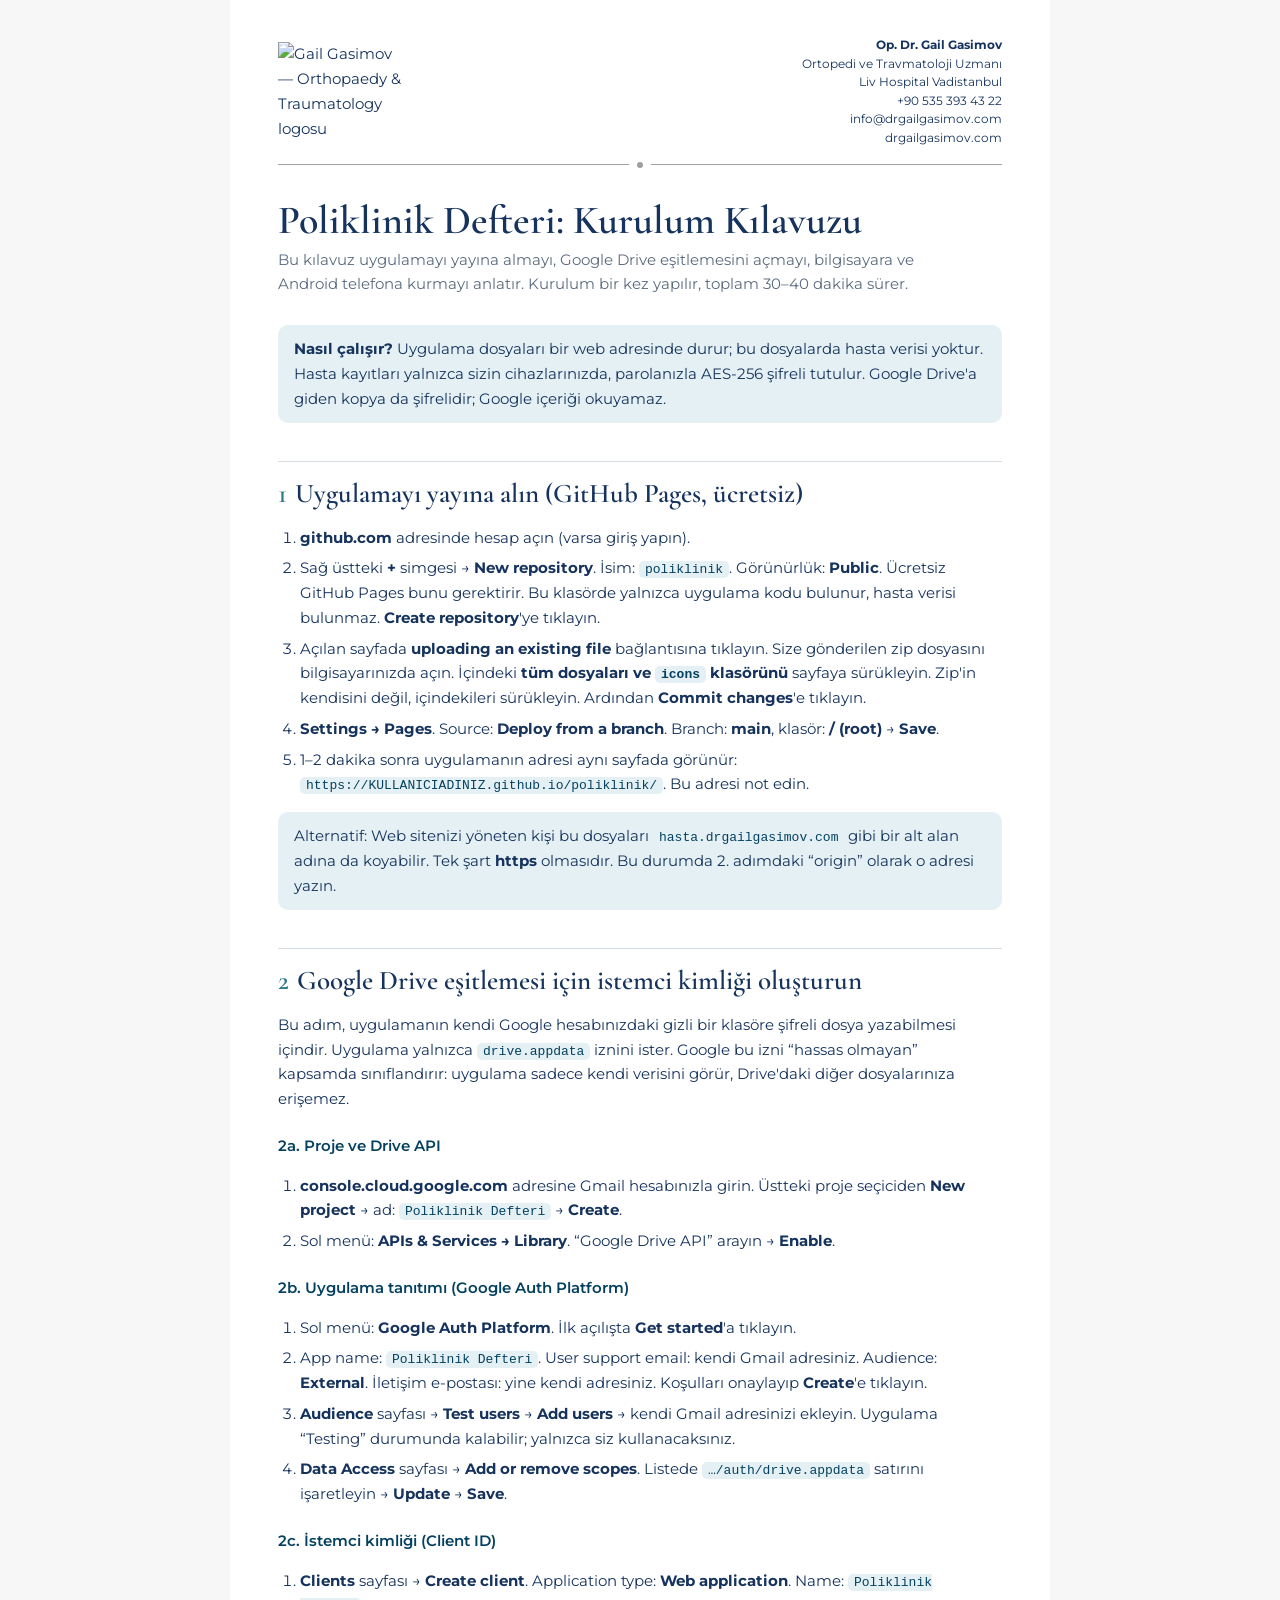
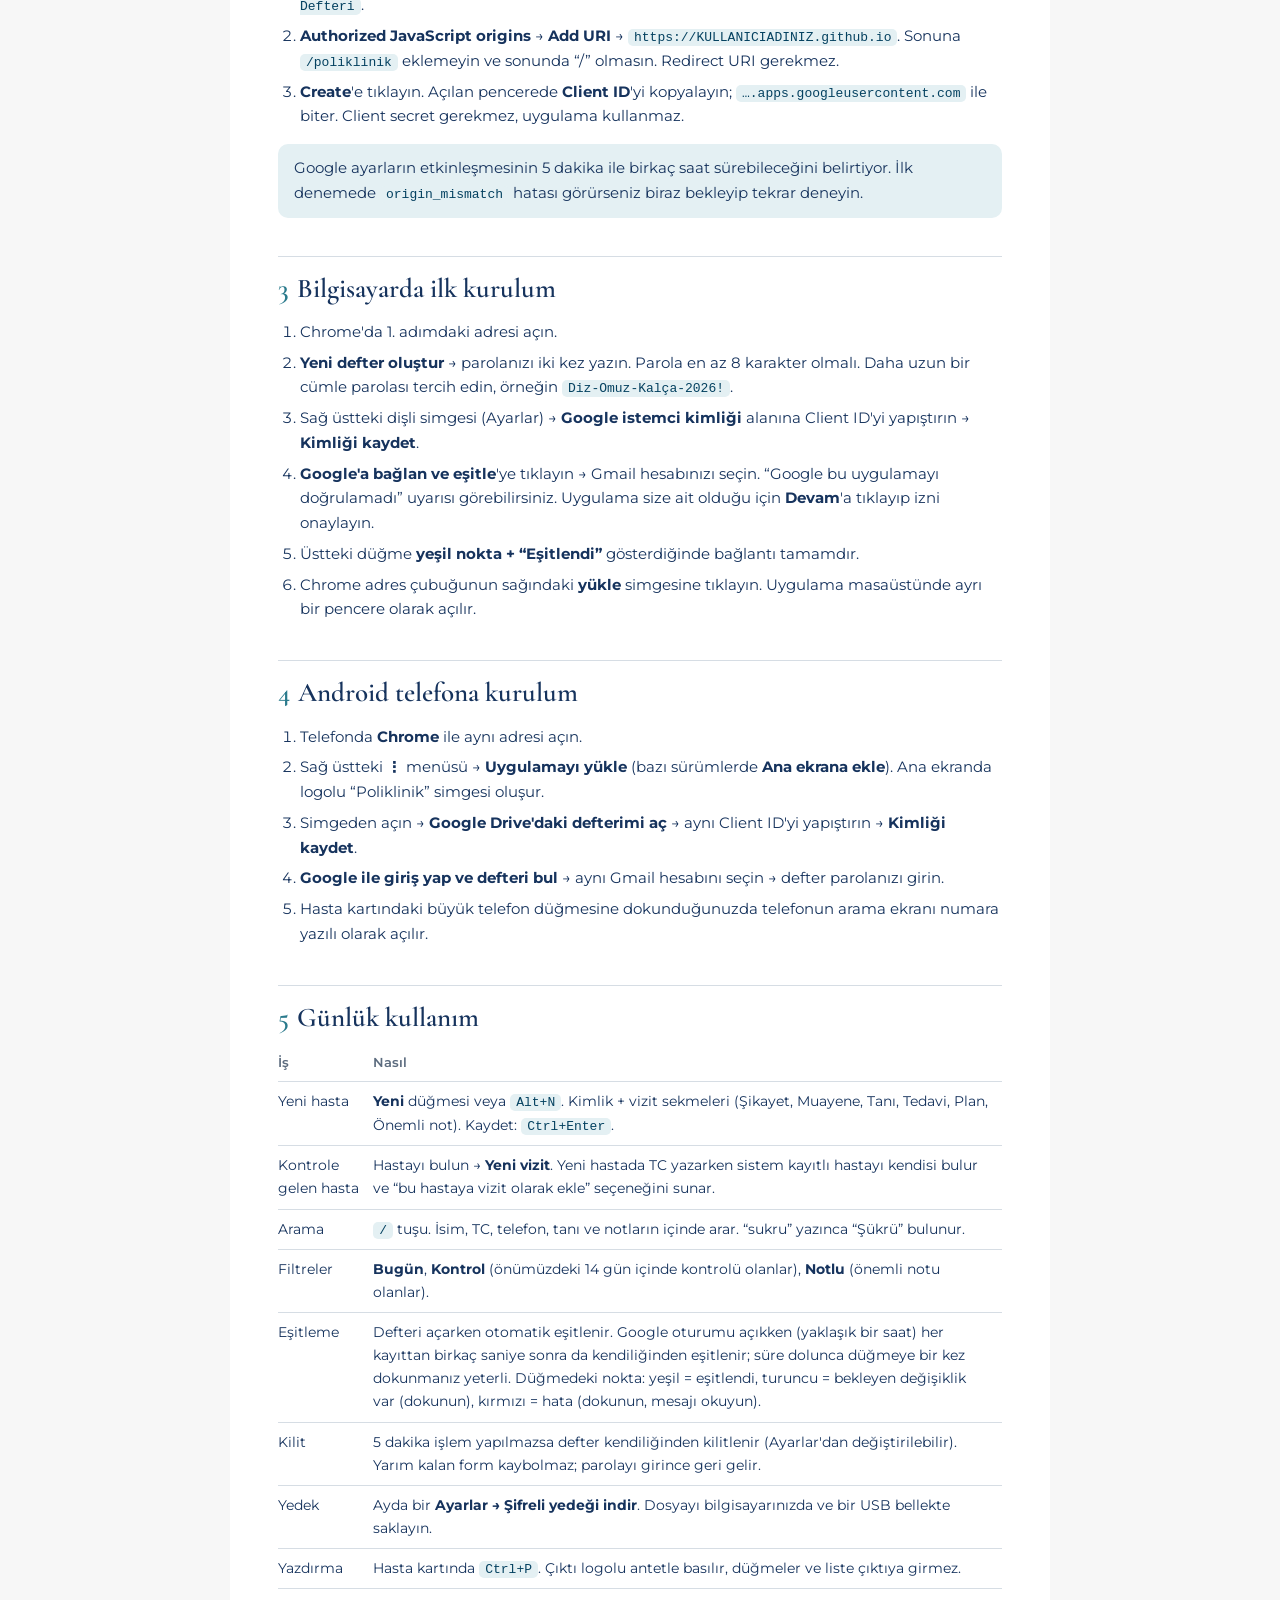
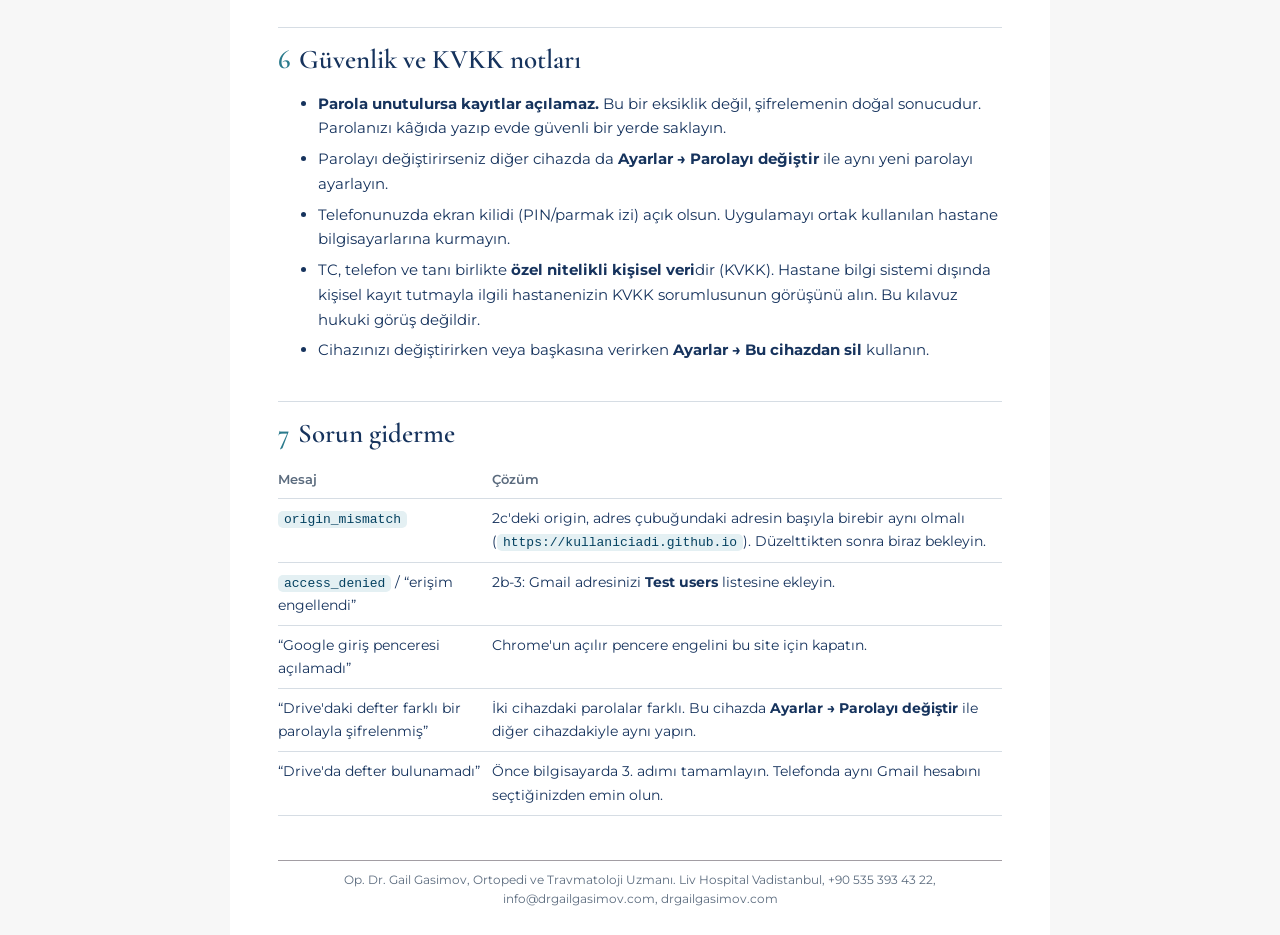
==== KURULUM.html @ 42a81356 "Add files via upload" ====
<!doctype html>
<html lang="tr">
<head>
<meta charset="utf-8">
<meta name="viewport" content="width=device-width, initial-scale=1">
<title>Kurulum Kılavuzu</title>
<link rel="stylesheet" href="https://fonts.googleapis.com/css2?family=Cormorant+Garamond:wght@600&family=Montserrat:wght@400;500;600&display=swap">
<style>
  :root { --ink:#16335D; --deep:#044160; --teal:#2A7A8C; --silver:#A29DA3; --line:#D6DDE4; --paper:#F7F7F7; --muted:#5B6B7E; --alert:#A8322A; --soft:#E4F0F3; }
  * { box-sizing: border-box; }
  body { margin: 0; background: var(--paper); color: var(--ink); font: 400 15px/1.65 'Montserrat', system-ui, sans-serif; }
  .page { max-width: 820px; margin: 0 auto; background: #fff; padding: 36px 48px 28px; min-height: 100vh; }
  header.lh { display: flex; justify-content: space-between; align-items: center; gap: 20px; }
  header.lh img { width: 128px; height: auto; }
  header.lh address { font-style: normal; text-align: right; font-size: 12px; line-height: 1.55; color: var(--ink); }
  .rule { display: flex; align-items: center; gap: 0; margin: 14px 0 30px; }
  .rule::before, .rule::after { content: ''; flex: 1; height: 1px; background: var(--silver); }
  .rule i { width: 6px; height: 6px; border-radius: 50%; background: var(--silver); margin: 0 8px; }
  h1 { font: 600 40px/1.1 'Cormorant Garamond', Georgia, serif; margin: 0 0 6px; }
  .lead { color: var(--muted); margin: 0 0 28px; max-width: 64ch; }
  h2 { font: 600 27px/1.2 'Cormorant Garamond', Georgia, serif; margin: 38px 0 6px; padding-top: 16px; border-top: 1px solid var(--line); }
  h2 .n { color: var(--teal); margin-right: 8px; }
  h3 { font-size: 15px; font-weight: 600; margin: 22px 0 6px; color: var(--deep); }
  p, li { max-width: 70ch; }
  ol { padding-left: 22px; }
  li { margin: 6px 0; }
  code, .k { font-family: ui-monospace, Menlo, Consolas, monospace; font-size: 13px; background: var(--soft); padding: 1px 6px; border-radius: 5px; color: var(--deep); overflow-wrap: anywhere; }
  .box { background: var(--soft); border-radius: 10px; padding: 12px 16px; margin: 14px 0; }
  .box.warn { background: #FBEFEE; color: var(--alert); }
  .box p { margin: 0; }
  table { border-collapse: collapse; width: 100%; margin: 10px 0; font-size: 14px; }
  td, th { text-align: left; border-bottom: 1px solid var(--line); padding: 8px 10px 8px 0; vertical-align: top; }
  th { font-weight: 600; color: var(--muted); font-size: 13px; }
  footer { margin-top: 44px; border-top: 1px solid var(--silver); padding-top: 10px; text-align: center; font-size: 11.5px; color: var(--muted); }
  @media (max-width: 640px) { .page { padding: 22px 18px; } header.lh { flex-direction: column; align-items: flex-start; } header.lh address { text-align: left; } h1 { font-size: 32px; } }
  @media print { body { background: #fff; } .page { padding: 0; } h2 { break-after: avoid; } }
</style>
</head>
<body>
<div class="page">
<header class="lh">
  <img src="icons/logo-tam.png" alt="Gail Gasimov — Orthopaedy &amp; Traumatology logosu">
  <address><b>Op. Dr. Gail Gasimov</b><br>Ortopedi ve Travmatoloji Uzmanı<br>Liv Hospital Vadistanbul<br>+90 535 393 43 22<br>info@drgailgasimov.com<br>drgailgasimov.com</address>
</header>
<div class="rule" aria-hidden="true"><i></i></div>

<h1>Poliklinik Defteri: Kurulum Kılavuzu</h1>
<p class="lead">Bu kılavuz uygulamayı yayına almayı, Google Drive eşitlemesini açmayı, bilgisayara ve Android telefona kurmayı anlatır. Kurulum bir kez yapılır, toplam 30–40 dakika sürer.</p>

<div class="box"><p><b>Nasıl çalışır?</b> Uygulama dosyaları bir web adresinde durur; bu dosyalarda hasta verisi yoktur. Hasta kayıtları yalnızca sizin cihazlarınızda, parolanızla AES-256 şifreli tutulur. Google Drive'a giden kopya da şifrelidir; Google içeriği okuyamaz.</p></div>

<h2><span class="n">1</span>Uygulamayı yayına alın (GitHub Pages, ücretsiz)</h2>
<ol>
  <li><b>github.com</b> adresinde hesap açın (varsa giriş yapın).</li>
  <li>Sağ üstteki <b>+</b> simgesi → <b>New repository</b>. İsim: <code>poliklinik</code>. Görünürlük: <b>Public</b>. Ücretsiz GitHub Pages bunu gerektirir. Bu klasörde yalnızca uygulama kodu bulunur, hasta verisi bulunmaz. <b>Create repository</b>'ye tıklayın.</li>
  <li>Açılan sayfada <b>uploading an existing file</b> bağlantısına tıklayın. Size gönderilen zip dosyasını bilgisayarınızda açın. İçindeki <b>tüm dosyaları ve <code>icons</code> klasörünü</b> sayfaya sürükleyin. Zip'in kendisini değil, içindekileri sürükleyin. Ardından <b>Commit changes</b>'e tıklayın.</li>
  <li><b>Settings → Pages</b>. Source: <b>Deploy from a branch</b>. Branch: <b>main</b>, klasör: <b>/ (root)</b> → <b>Save</b>.</li>
  <li>1–2 dakika sonra uygulamanın adresi aynı sayfada görünür: <code>https://KULLANICIADINIZ.github.io/poliklinik/</code>. Bu adresi not edin.</li>
</ol>
<div class="box"><p>Alternatif: Web sitenizi yöneten kişi bu dosyaları <code>hasta.drgailgasimov.com</code> gibi bir alt alan adına da koyabilir. Tek şart <b>https</b> olmasıdır. Bu durumda 2. adımdaki “origin” olarak o adresi yazın.</p></div>

<h2><span class="n">2</span>Google Drive eşitlemesi için istemci kimliği oluşturun</h2>
<p>Bu adım, uygulamanın kendi Google hesabınızdaki gizli bir klasöre şifreli dosya yazabilmesi içindir. Uygulama yalnızca <code>drive.appdata</code> iznini ister. Google bu izni “hassas olmayan” kapsamda sınıflandırır: uygulama sadece kendi verisini görür, Drive'daki diğer dosyalarınıza erişemez.</p>
<h3>2a. Proje ve Drive API</h3>
<ol>
  <li><b>console.cloud.google.com</b> adresine Gmail hesabınızla girin. Üstteki proje seçiciden <b>New project</b> → ad: <code>Poliklinik Defteri</code> → <b>Create</b>.</li>
  <li>Sol menü: <b>APIs &amp; Services → Library</b>. “Google Drive API” arayın → <b>Enable</b>.</li>
</ol>
<h3>2b. Uygulama tanıtımı (Google Auth Platform)</h3>
<ol>
  <li>Sol menü: <b>Google Auth Platform</b>. İlk açılışta <b>Get started</b>'a tıklayın.</li>
  <li>App name: <code>Poliklinik Defteri</code>. User support email: kendi Gmail adresiniz. Audience: <b>External</b>. İletişim e-postası: yine kendi adresiniz. Koşulları onaylayıp <b>Create</b>'e tıklayın.</li>
  <li><b>Audience</b> sayfası → <b>Test users</b> → <b>Add users</b> → kendi Gmail adresinizi ekleyin. Uygulama “Testing” durumunda kalabilir; yalnızca siz kullanacaksınız.</li>
  <li><b>Data Access</b> sayfası → <b>Add or remove scopes</b>. Listede <code>…/auth/drive.appdata</code> satırını işaretleyin → <b>Update</b> → <b>Save</b>.</li>
</ol>
<h3>2c. İstemci kimliği (Client ID)</h3>
<ol>
  <li><b>Clients</b> sayfası → <b>Create client</b>. Application type: <b>Web application</b>. Name: <code>Poliklinik Defteri</code>.</li>
  <li><b>Authorized JavaScript origins</b> → <b>Add URI</b> → <code>https://KULLANICIADINIZ.github.io</code>. Sonuna <code>/poliklinik</code> eklemeyin ve sonunda “/” olmasın. Redirect URI gerekmez.</li>
  <li><b>Create</b>'e tıklayın. Açılan pencerede <b>Client ID</b>'yi kopyalayın; <code>….apps.googleusercontent.com</code> ile biter. Client secret gerekmez, uygulama kullanmaz.</li>
</ol>
<div class="box"><p>Google ayarların etkinleşmesinin 5 dakika ile birkaç saat sürebileceğini belirtiyor. İlk denemede <code>origin_mismatch</code> hatası görürseniz biraz bekleyip tekrar deneyin.</p></div>

<h2><span class="n">3</span>Bilgisayarda ilk kurulum</h2>
<ol>
  <li>Chrome'da 1. adımdaki adresi açın.</li>
  <li><b>Yeni defter oluştur</b> → parolanızı iki kez yazın. Parola en az 8 karakter olmalı. Daha uzun bir cümle parolası tercih edin, örneğin <code>Diz-Omuz-Kalça-2026!</code>.</li>
  <li>Sağ üstteki dişli simgesi (Ayarlar) → <b>Google istemci kimliği</b> alanına Client ID'yi yapıştırın → <b>Kimliği kaydet</b>.</li>
  <li><b>Google'a bağlan ve eşitle</b>'ye tıklayın → Gmail hesabınızı seçin. “Google bu uygulamayı doğrulamadı” uyarısı görebilirsiniz. Uygulama size ait olduğu için <b>Devam</b>'a tıklayıp izni onaylayın.</li>
  <li>Üstteki düğme <b>yeşil nokta + “Eşitlendi”</b> gösterdiğinde bağlantı tamamdır.</li>
  <li>Chrome adres çubuğunun sağındaki <b>yükle</b> simgesine tıklayın. Uygulama masaüstünde ayrı bir pencere olarak açılır.</li>
</ol>

<h2><span class="n">4</span>Android telefona kurulum</h2>
<ol>
  <li>Telefonda <b>Chrome</b> ile aynı adresi açın.</li>
  <li>Sağ üstteki <b>⋮</b> menüsü → <b>Uygulamayı yükle</b> (bazı sürümlerde <b>Ana ekrana ekle</b>). Ana ekranda logolu “Poliklinik” simgesi oluşur.</li>
  <li>Simgeden açın → <b>Google Drive'daki defterimi aç</b> → aynı Client ID'yi yapıştırın → <b>Kimliği kaydet</b>.</li>
  <li><b>Google ile giriş yap ve defteri bul</b> → aynı Gmail hesabını seçin → defter parolanızı girin.</li>
  <li>Hasta kartındaki büyük telefon düğmesine dokunduğunuzda telefonun arama ekranı numara yazılı olarak açılır.</li>
</ol>

<h2><span class="n">5</span>Günlük kullanım</h2>
<table>
  <tr><th>İş</th><th>Nasıl</th></tr>
  <tr><td>Yeni hasta</td><td><b>Yeni</b> düğmesi veya <span class="k">Alt+N</span>. Kimlik + vizit sekmeleri (Şikayet, Muayene, Tanı, Tedavi, Plan, Önemli not). Kaydet: <span class="k">Ctrl+Enter</span>.</td></tr>
  <tr><td>Kontrole gelen hasta</td><td>Hastayı bulun → <b>Yeni vizit</b>. Yeni hastada TC yazarken sistem kayıtlı hastayı kendisi bulur ve “bu hastaya vizit olarak ekle” seçeneğini sunar.</td></tr>
  <tr><td>Arama</td><td><span class="k">/</span> tuşu. İsim, TC, telefon, tanı ve notların içinde arar. “sukru” yazınca “Şükrü” bulunur.</td></tr>
  <tr><td>Filtreler</td><td><b>Bugün</b>, <b>Kontrol</b> (önümüzdeki 14 gün içinde kontrolü olanlar), <b>Notlu</b> (önemli notu olanlar).</td></tr>
  <tr><td>Eşitleme</td><td>Defteri açarken otomatik eşitlenir. Google oturumu açıkken (yaklaşık bir saat) her kayıttan birkaç saniye sonra da kendiliğinden eşitlenir; süre dolunca düğmeye bir kez dokunmanız yeterli. Düğmedeki nokta: yeşil = eşitlendi, turuncu = bekleyen değişiklik var (dokunun), kırmızı = hata (dokunun, mesajı okuyun).</td></tr>
  <tr><td>Kilit</td><td>5 dakika işlem yapılmazsa defter kendiliğinden kilitlenir (Ayarlar'dan değiştirilebilir). Yarım kalan form kaybolmaz; parolayı girince geri gelir.</td></tr>
  <tr><td>Yedek</td><td>Ayda bir <b>Ayarlar → Şifreli yedeği indir</b>. Dosyayı bilgisayarınızda ve bir USB bellekte saklayın.</td></tr>
  <tr><td>Yazdırma</td><td>Hasta kartında <span class="k">Ctrl+P</span>. Çıktı logolu antetle basılır, düğmeler ve liste çıktıya girmez.</td></tr>
</table>

<h2><span class="n">6</span>Güvenlik ve KVKK notları</h2>
<ul>
  <li><b>Parola unutulursa kayıtlar açılamaz.</b> Bu bir eksiklik değil, şifrelemenin doğal sonucudur. Parolanızı kâğıda yazıp evde güvenli bir yerde saklayın.</li>
  <li>Parolayı değiştirirseniz diğer cihazda da <b>Ayarlar → Parolayı değiştir</b> ile aynı yeni parolayı ayarlayın.</li>
  <li>Telefonunuzda ekran kilidi (PIN/parmak izi) açık olsun. Uygulamayı ortak kullanılan hastane bilgisayarlarına kurmayın.</li>
  <li>TC, telefon ve tanı birlikte <b>özel nitelikli kişisel veri</b>dir (KVKK). Hastane bilgi sistemi dışında kişisel kayıt tutmayla ilgili hastanenizin KVKK sorumlusunun görüşünü alın. Bu kılavuz hukuki görüş değildir.</li>
  <li>Cihazınızı değiştirirken veya başkasına verirken <b>Ayarlar → Bu cihazdan sil</b> kullanın.</li>
</ul>

<h2><span class="n">7</span>Sorun giderme</h2>
<table>
  <tr><th>Mesaj</th><th>Çözüm</th></tr>
  <tr><td><code>origin_mismatch</code></td><td>2c'deki origin, adres çubuğundaki adresin başıyla birebir aynı olmalı (<code>https://kullaniciadi.github.io</code>). Düzelttikten sonra biraz bekleyin.</td></tr>
  <tr><td><code>access_denied</code> / “erişim engellendi”</td><td>2b-3: Gmail adresinizi <b>Test users</b> listesine ekleyin.</td></tr>
  <tr><td>“Google giriş penceresi açılamadı”</td><td>Chrome'un açılır pencere engelini bu site için kapatın.</td></tr>
  <tr><td>“Drive'daki defter farklı bir parolayla şifrelenmiş”</td><td>İki cihazdaki parolalar farklı. Bu cihazda <b>Ayarlar → Parolayı değiştir</b> ile diğer cihazdakiyle aynı yapın.</td></tr>
  <tr><td>“Drive'da defter bulunamadı”</td><td>Önce bilgisayarda 3. adımı tamamlayın. Telefonda aynı Gmail hesabını seçtiğinizden emin olun.</td></tr>
</table>

<footer>Op. Dr. Gail Gasimov, Ortopedi ve Travmatoloji Uzmanı. Liv Hospital Vadistanbul, +90 535 393 43 22, info@drgailgasimov.com, drgailgasimov.com</footer>
</div>
</body>
</html>
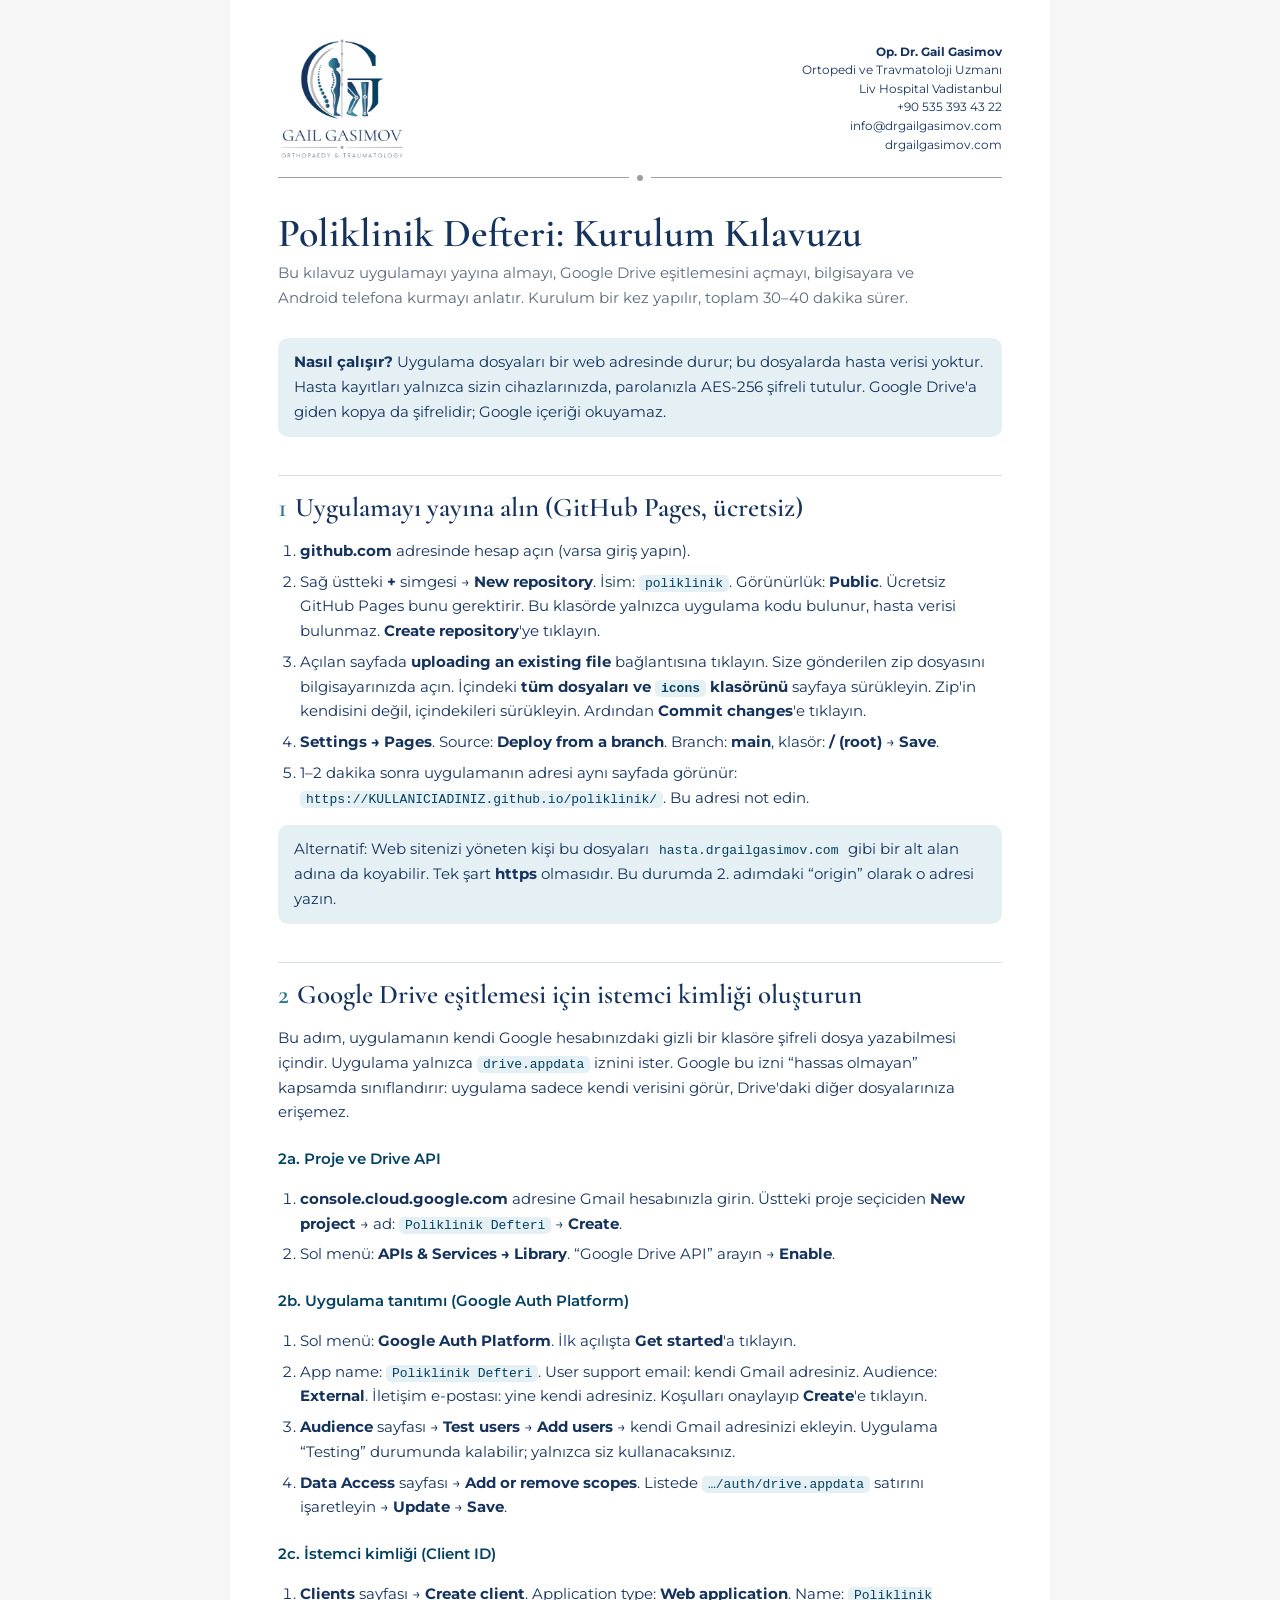
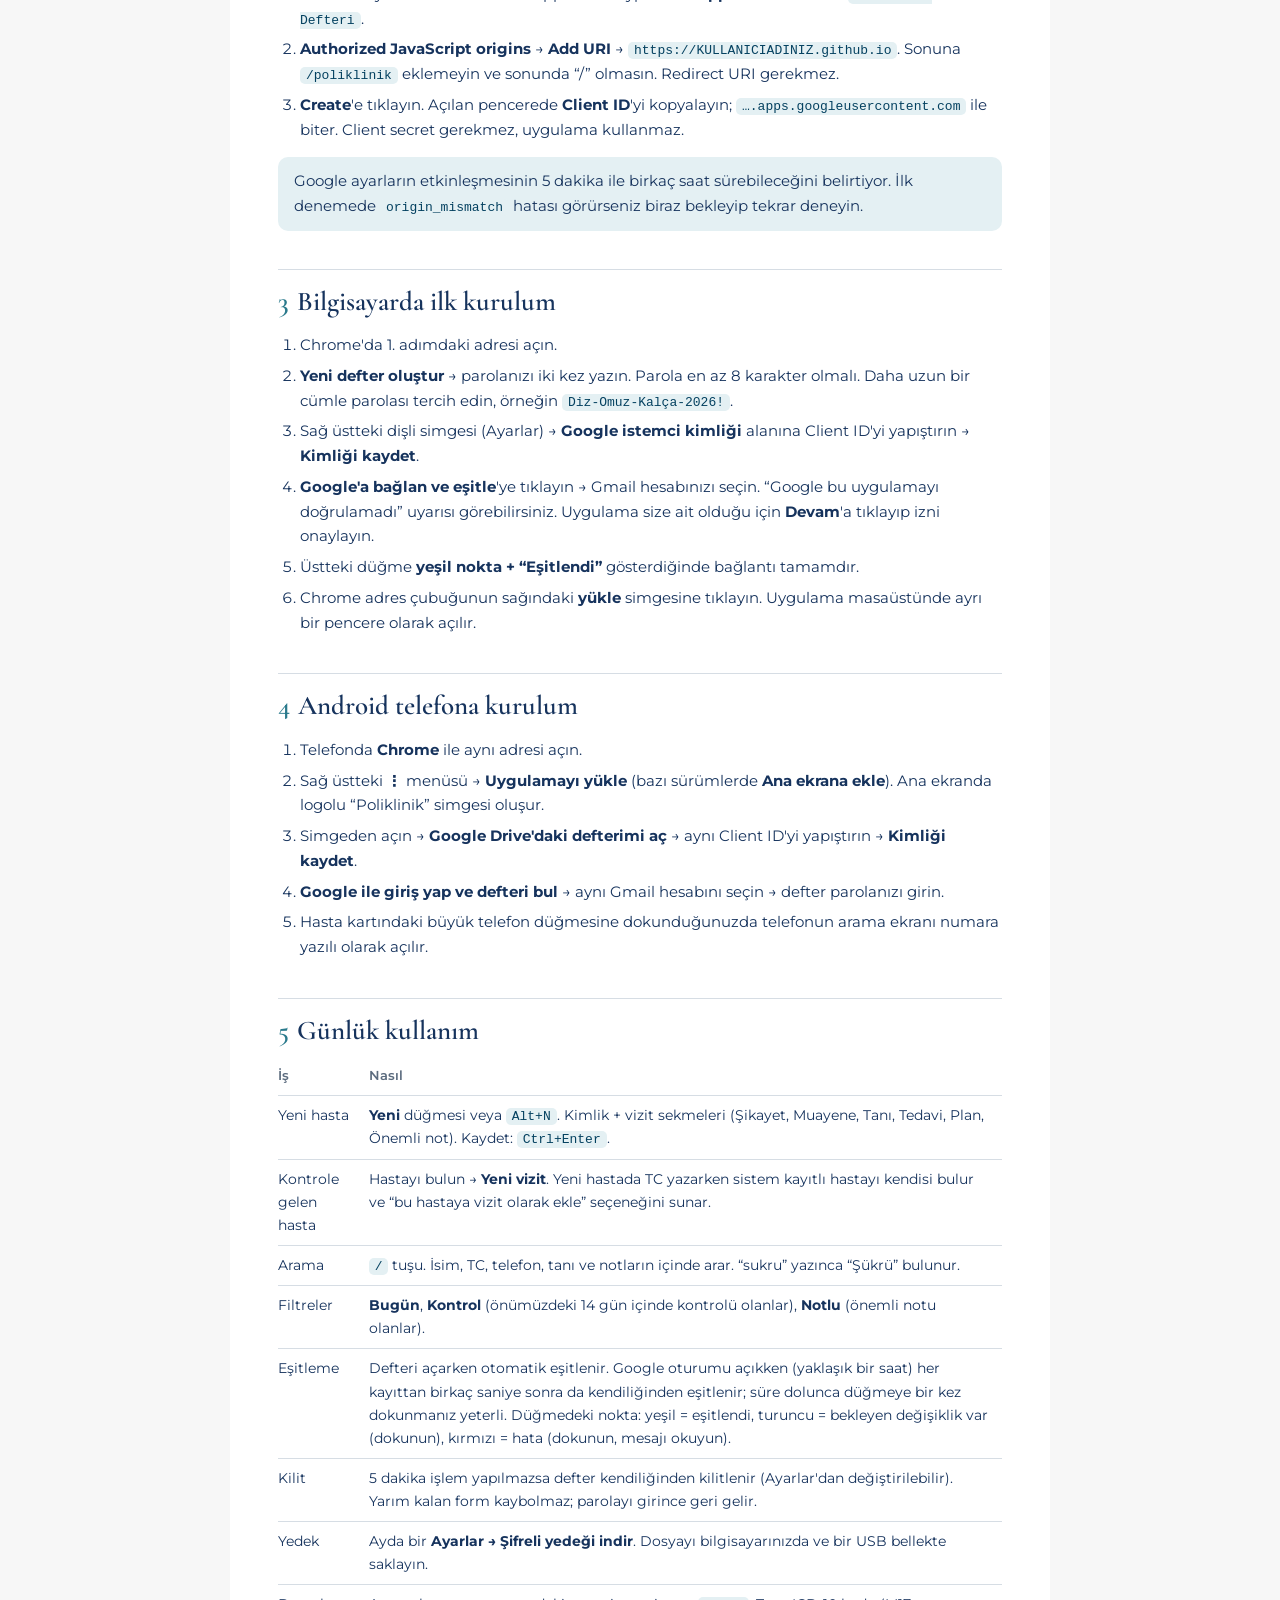
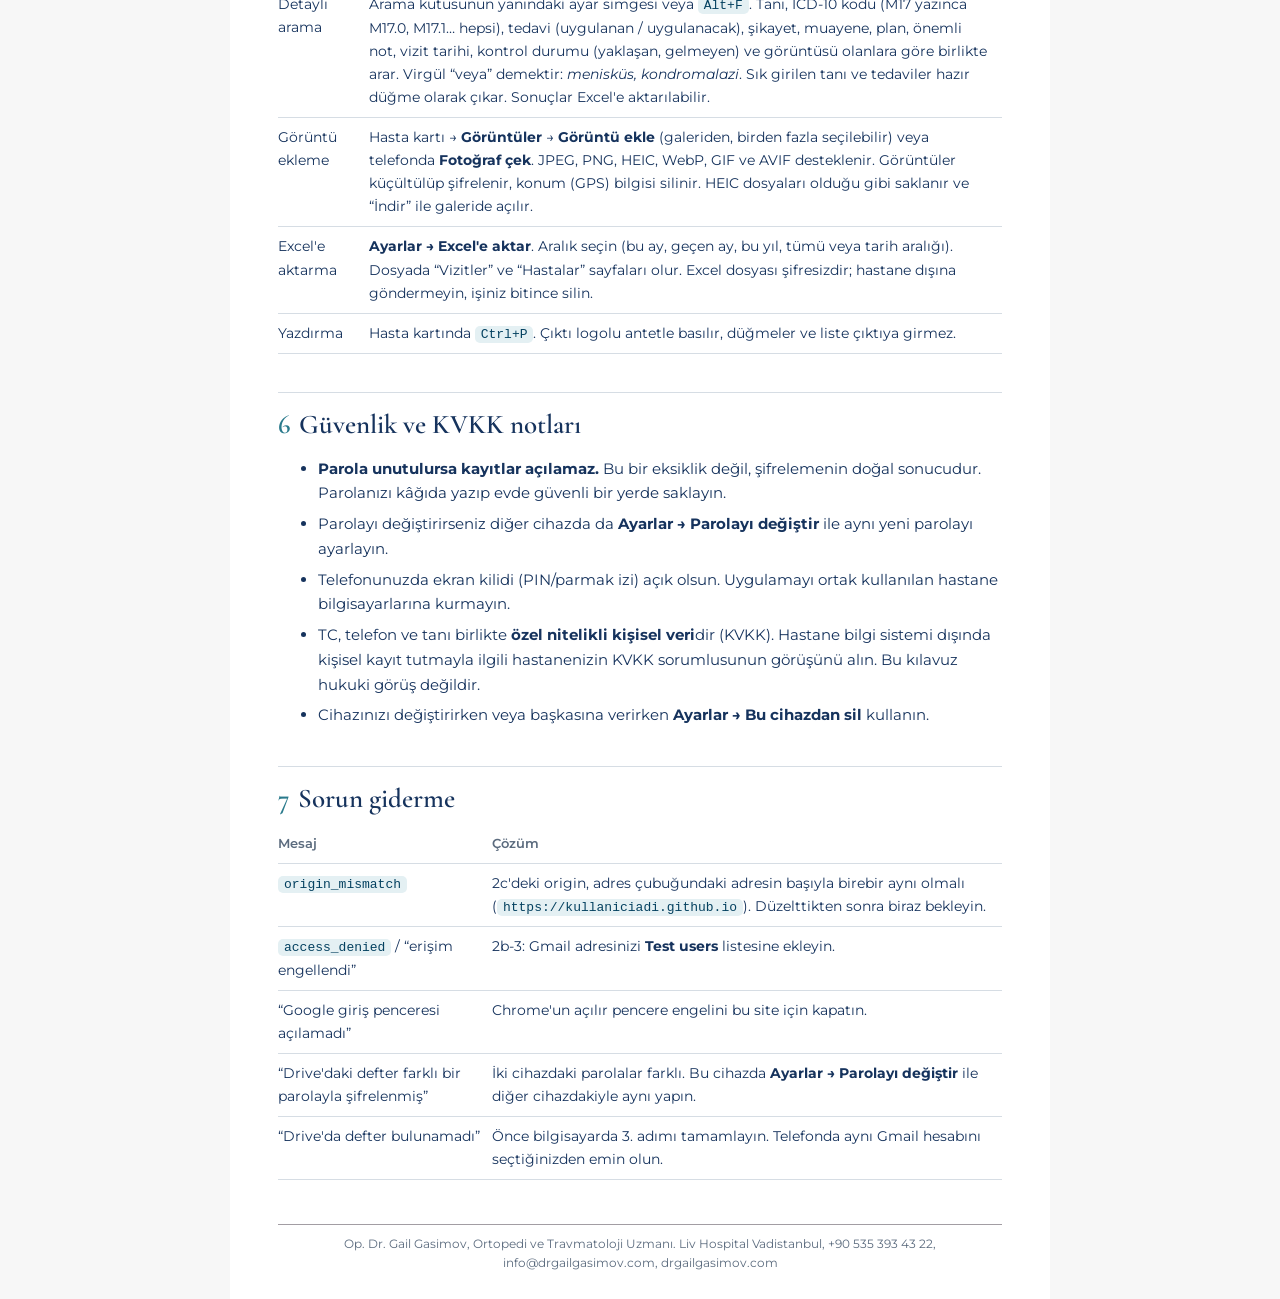
==== commit eae7ce32: "Add files via upload" ====
--- a/KURULUM.html
+++ b/KURULUM.html
@@ -110,6 +110,9 @@
   <tr><td>Eşitleme</td><td>Defteri açarken otomatik eşitlenir. Google oturumu açıkken (yaklaşık bir saat) her kayıttan birkaç saniye sonra da kendiliğinden eşitlenir; süre dolunca düğmeye bir kez dokunmanız yeterli. Düğmedeki nokta: yeşil = eşitlendi, turuncu = bekleyen değişiklik var (dokunun), kırmızı = hata (dokunun, mesajı okuyun).</td></tr>
   <tr><td>Kilit</td><td>5 dakika işlem yapılmazsa defter kendiliğinden kilitlenir (Ayarlar'dan değiştirilebilir). Yarım kalan form kaybolmaz; parolayı girince geri gelir.</td></tr>
   <tr><td>Yedek</td><td>Ayda bir <b>Ayarlar → Şifreli yedeği indir</b>. Dosyayı bilgisayarınızda ve bir USB bellekte saklayın.</td></tr>
+  <tr><td>Detaylı arama</td><td>Arama kutusunun yanındaki ayar simgesi veya <span class="k">Alt+F</span>. Tanı, ICD-10 kodu (M17 yazınca M17.0, M17.1… hepsi), tedavi (uygulanan / uygulanacak), şikayet, muayene, plan, önemli not, vizit tarihi, kontrol durumu (yaklaşan, gelmeyen) ve görüntüsü olanlara göre birlikte arar. Virgül “veya” demektir: <i>menisküs, kondromalazi</i>. Sık girilen tanı ve tedaviler hazır düğme olarak çıkar. Sonuçlar Excel'e aktarılabilir.</td></tr>
+  <tr><td>Görüntü ekleme</td><td>Hasta kartı → <b>Görüntüler</b> → <b>Görüntü ekle</b> (galeriden, birden fazla seçilebilir) veya telefonda <b>Fotoğraf çek</b>. JPEG, PNG, HEIC, WebP, GIF ve AVIF desteklenir. Görüntüler küçültülüp şifrelenir, konum (GPS) bilgisi silinir. HEIC dosyaları olduğu gibi saklanır ve “İndir” ile galeride açılır.</td></tr>
+  <tr><td>Excel'e aktarma</td><td><b>Ayarlar → Excel'e aktar</b>. Aralık seçin (bu ay, geçen ay, bu yıl, tümü veya tarih aralığı). Dosyada “Vizitler” ve “Hastalar” sayfaları olur. Excel dosyası şifresizdir; hastane dışına göndermeyin, işiniz bitince silin.</td></tr>
   <tr><td>Yazdırma</td><td>Hasta kartında <span class="k">Ctrl+P</span>. Çıktı logolu antetle basılır, düğmeler ve liste çıktıya girmez.</td></tr>
 </table>
 
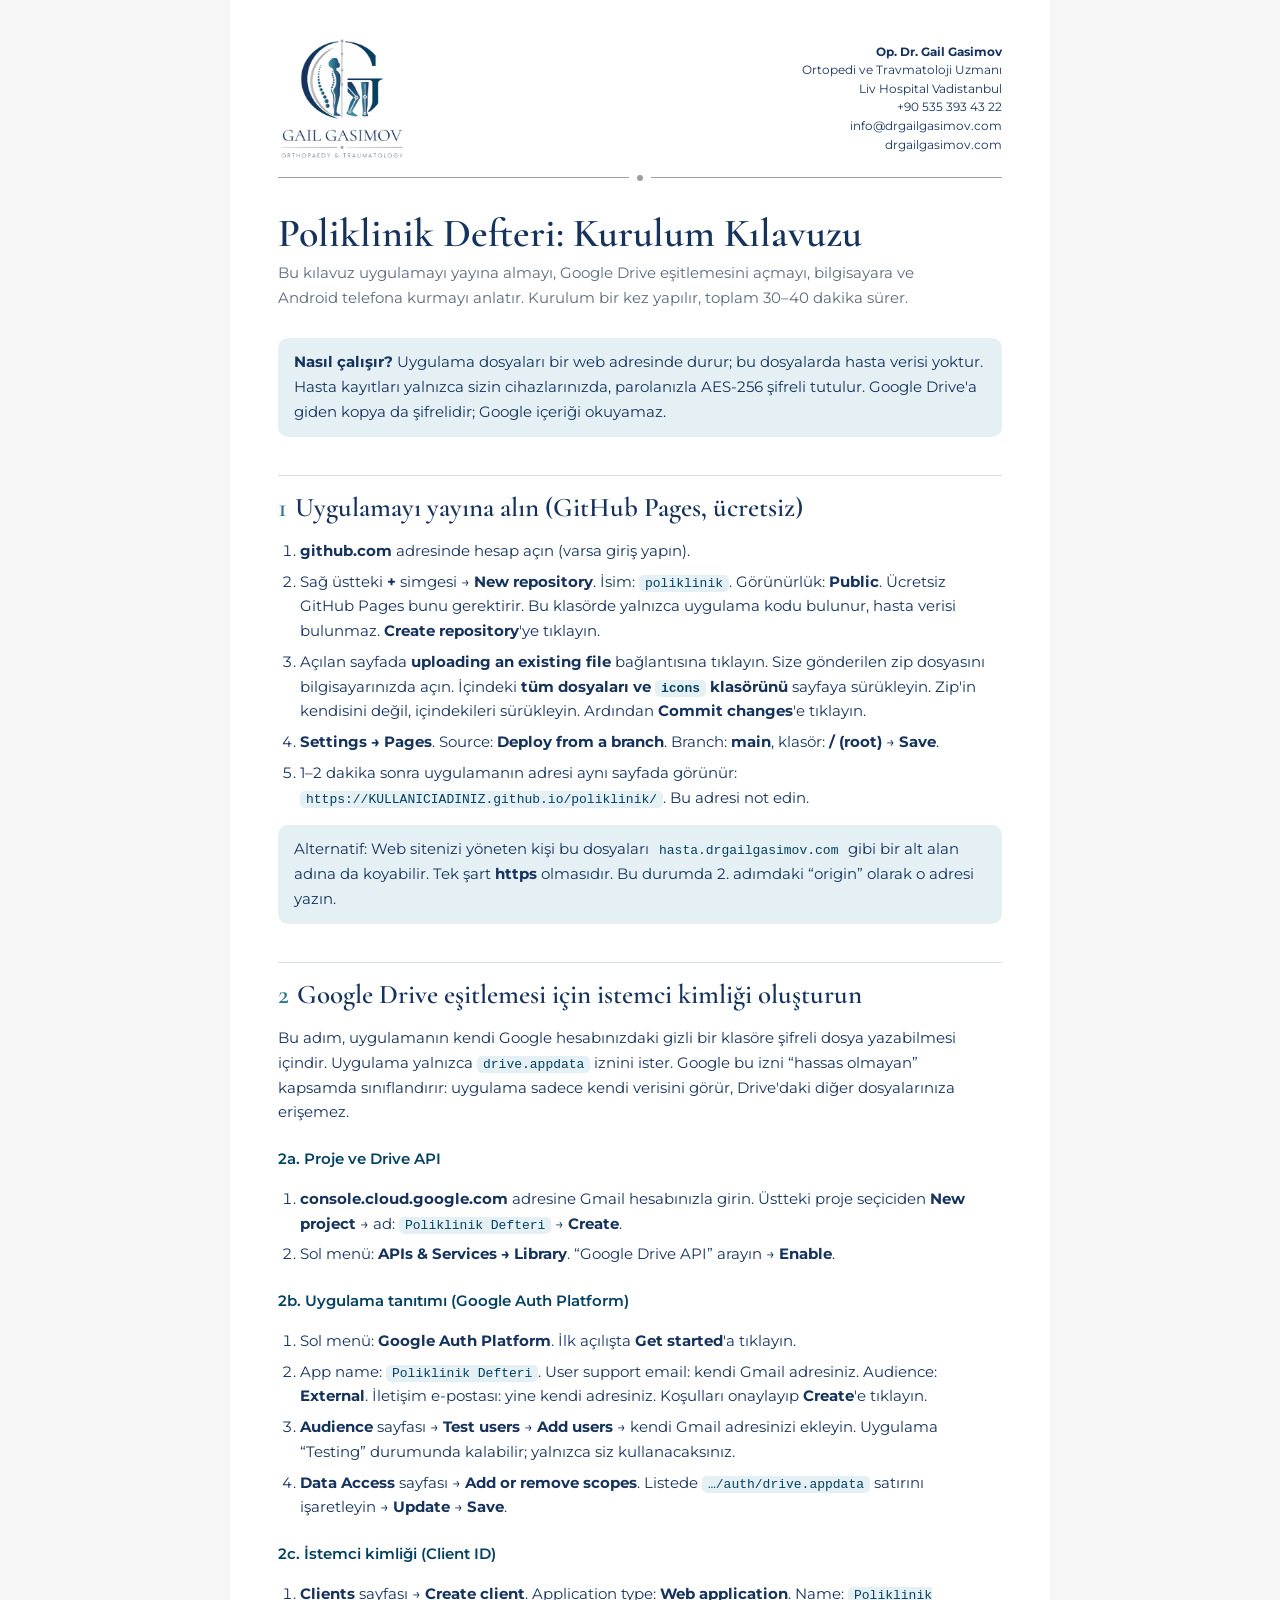
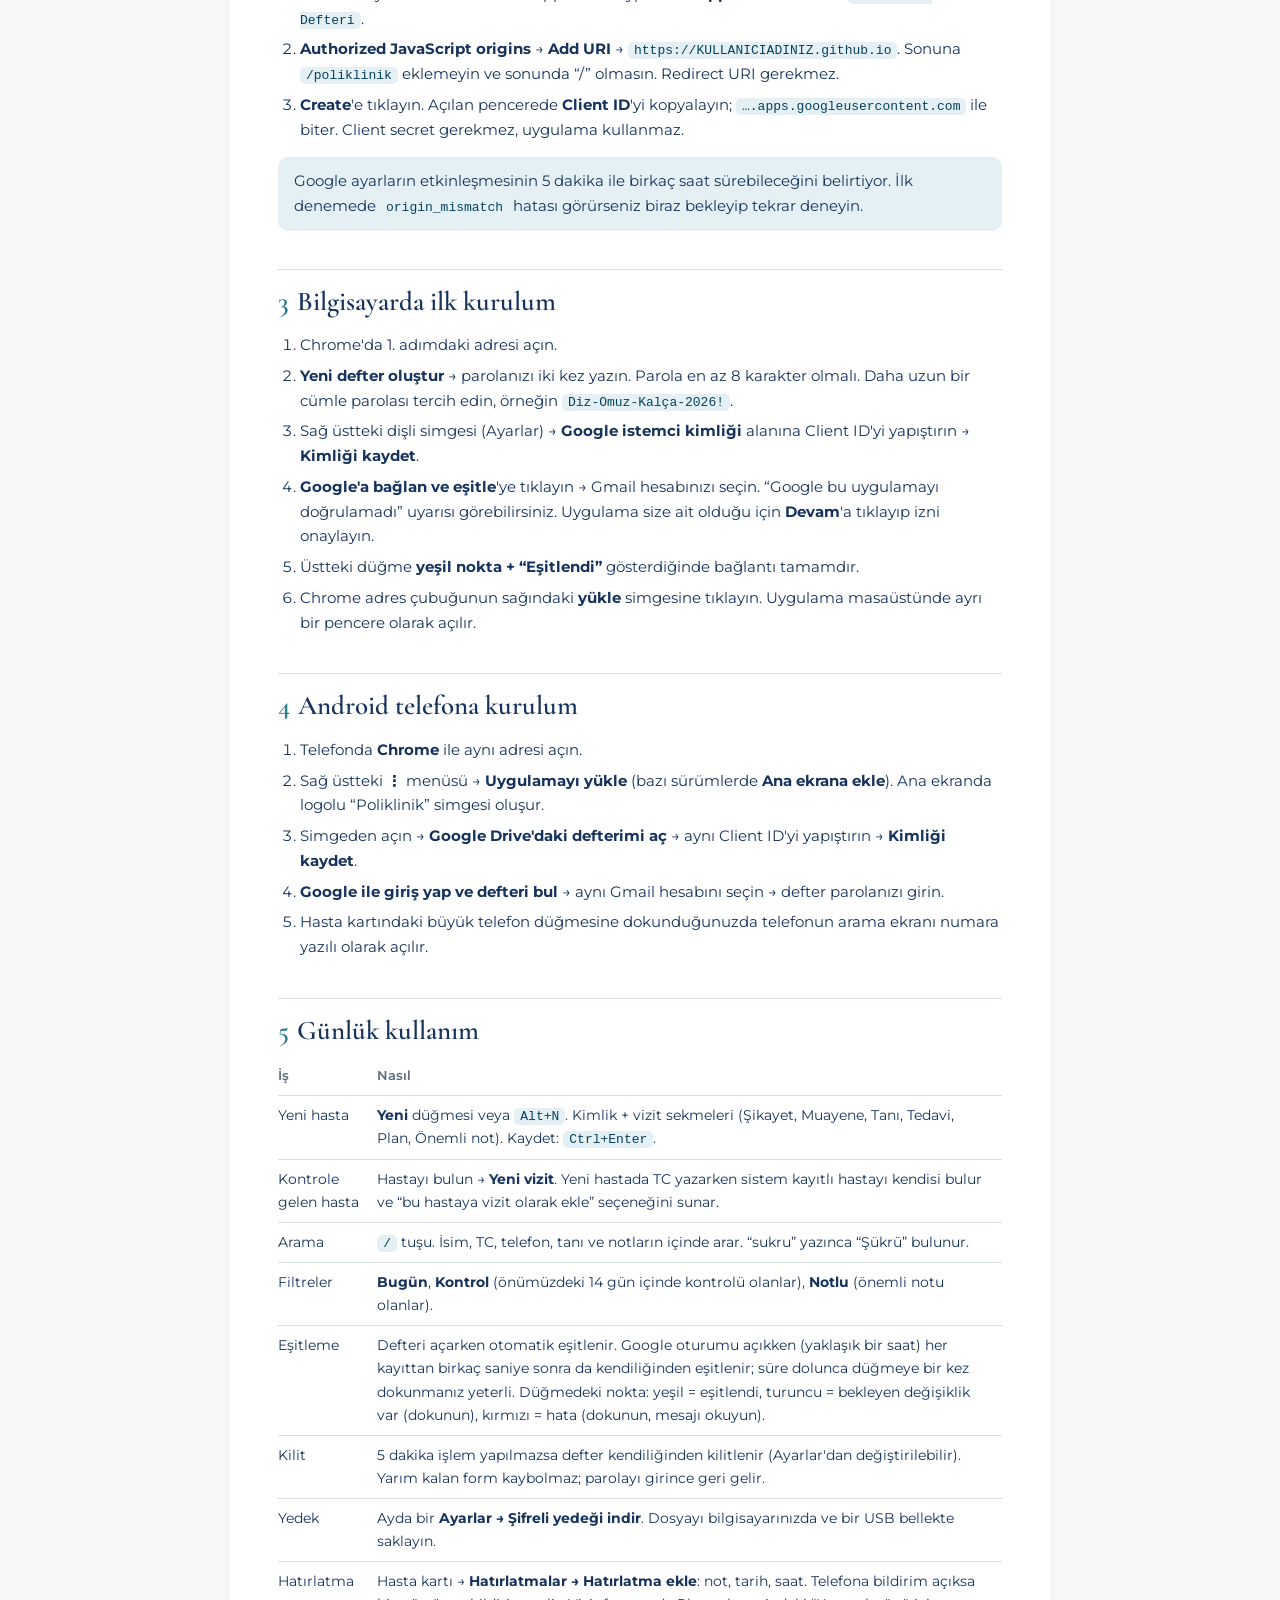
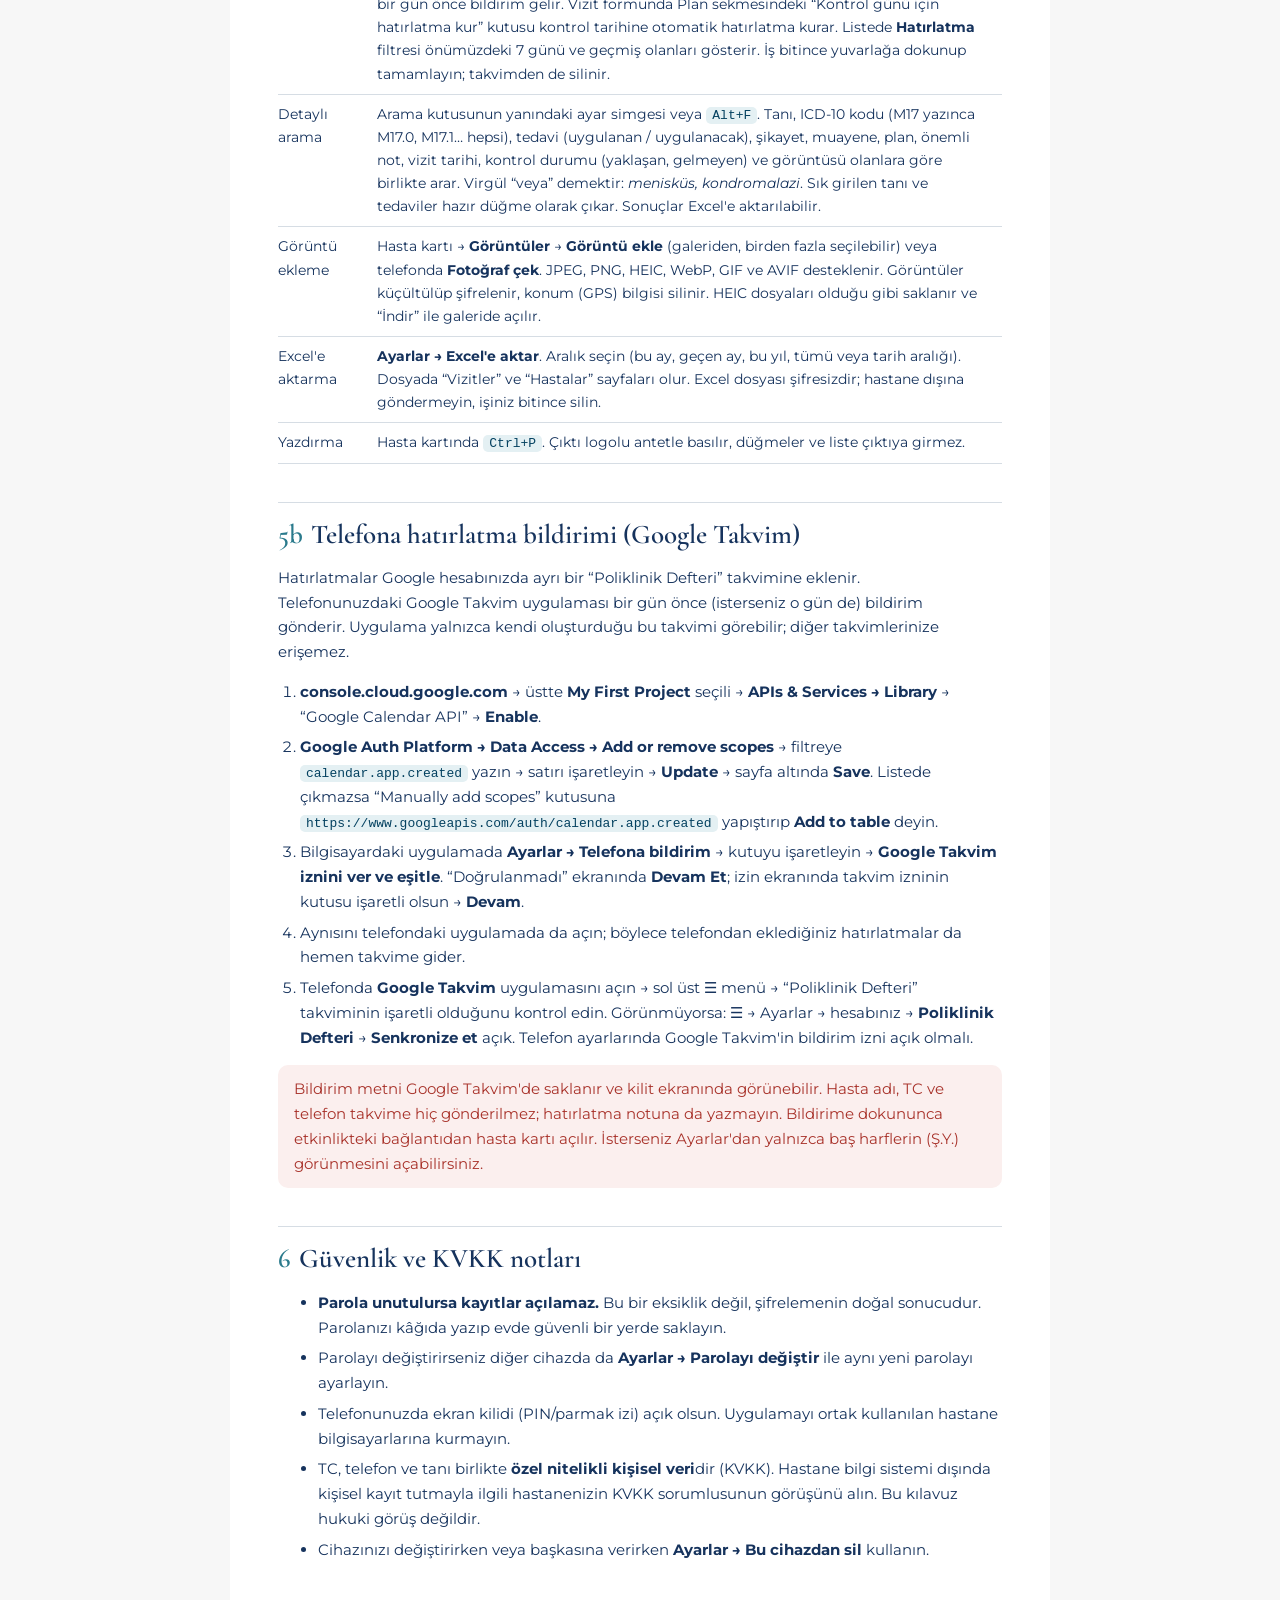
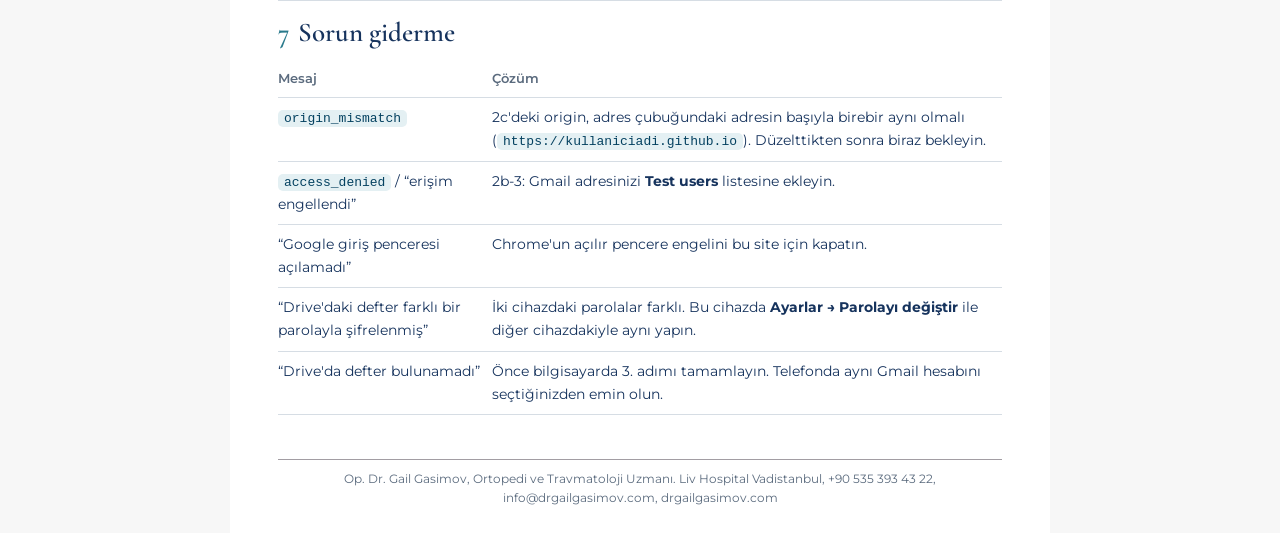
==== commit 5463a3e8: "Add files via upload" ====
--- a/KURULUM.html
+++ b/KURULUM.html
@@ -110,11 +110,23 @@
   <tr><td>Eşitleme</td><td>Defteri açarken otomatik eşitlenir. Google oturumu açıkken (yaklaşık bir saat) her kayıttan birkaç saniye sonra da kendiliğinden eşitlenir; süre dolunca düğmeye bir kez dokunmanız yeterli. Düğmedeki nokta: yeşil = eşitlendi, turuncu = bekleyen değişiklik var (dokunun), kırmızı = hata (dokunun, mesajı okuyun).</td></tr>
   <tr><td>Kilit</td><td>5 dakika işlem yapılmazsa defter kendiliğinden kilitlenir (Ayarlar'dan değiştirilebilir). Yarım kalan form kaybolmaz; parolayı girince geri gelir.</td></tr>
   <tr><td>Yedek</td><td>Ayda bir <b>Ayarlar → Şifreli yedeği indir</b>. Dosyayı bilgisayarınızda ve bir USB bellekte saklayın.</td></tr>
+  <tr><td>Hatırlatma</td><td>Hasta kartı → <b>Hatırlatmalar → Hatırlatma ekle</b>: not, tarih, saat. Telefona bildirim açıksa bir gün önce bildirim gelir. Vizit formunda Plan sekmesindeki “Kontrol günü için hatırlatma kur” kutusu kontrol tarihine otomatik hatırlatma kurar. Listede <b>Hatırlatma</b> filtresi önümüzdeki 7 günü ve geçmiş olanları gösterir. İş bitince yuvarlağa dokunup tamamlayın; takvimden de silinir.</td></tr>
   <tr><td>Detaylı arama</td><td>Arama kutusunun yanındaki ayar simgesi veya <span class="k">Alt+F</span>. Tanı, ICD-10 kodu (M17 yazınca M17.0, M17.1… hepsi), tedavi (uygulanan / uygulanacak), şikayet, muayene, plan, önemli not, vizit tarihi, kontrol durumu (yaklaşan, gelmeyen) ve görüntüsü olanlara göre birlikte arar. Virgül “veya” demektir: <i>menisküs, kondromalazi</i>. Sık girilen tanı ve tedaviler hazır düğme olarak çıkar. Sonuçlar Excel'e aktarılabilir.</td></tr>
   <tr><td>Görüntü ekleme</td><td>Hasta kartı → <b>Görüntüler</b> → <b>Görüntü ekle</b> (galeriden, birden fazla seçilebilir) veya telefonda <b>Fotoğraf çek</b>. JPEG, PNG, HEIC, WebP, GIF ve AVIF desteklenir. Görüntüler küçültülüp şifrelenir, konum (GPS) bilgisi silinir. HEIC dosyaları olduğu gibi saklanır ve “İndir” ile galeride açılır.</td></tr>
   <tr><td>Excel'e aktarma</td><td><b>Ayarlar → Excel'e aktar</b>. Aralık seçin (bu ay, geçen ay, bu yıl, tümü veya tarih aralığı). Dosyada “Vizitler” ve “Hastalar” sayfaları olur. Excel dosyası şifresizdir; hastane dışına göndermeyin, işiniz bitince silin.</td></tr>
   <tr><td>Yazdırma</td><td>Hasta kartında <span class="k">Ctrl+P</span>. Çıktı logolu antetle basılır, düğmeler ve liste çıktıya girmez.</td></tr>
 </table>
+
+<h2><span class="n">5b</span>Telefona hatırlatma bildirimi (Google Takvim)</h2>
+<p>Hatırlatmalar Google hesabınızda ayrı bir “Poliklinik Defteri” takvimine eklenir. Telefonunuzdaki Google Takvim uygulaması bir gün önce (isterseniz o gün de) bildirim gönderir. Uygulama yalnızca kendi oluşturduğu bu takvimi görebilir; diğer takvimlerinize erişemez.</p>
+<ol>
+  <li><b>console.cloud.google.com</b> → üstte <b>My First Project</b> seçili → <b>APIs &amp; Services → Library</b> → “Google Calendar API” → <b>Enable</b>.</li>
+  <li><b>Google Auth Platform → Data Access → Add or remove scopes</b> → filtreye <code>calendar.app.created</code> yazın → satırı işaretleyin → <b>Update</b> → sayfa altında <b>Save</b>. Listede çıkmazsa “Manually add scopes” kutusuna <code>https://www.googleapis.com/auth/calendar.app.created</code> yapıştırıp <b>Add to table</b> deyin.</li>
+  <li>Bilgisayardaki uygulamada <b>Ayarlar → Telefona bildirim</b> → kutuyu işaretleyin → <b>Google Takvim iznini ver ve eşitle</b>. “Doğrulanmadı” ekranında <b>Devam Et</b>; izin ekranında takvim izninin kutusu işaretli olsun → <b>Devam</b>.</li>
+  <li>Aynısını telefondaki uygulamada da açın; böylece telefondan eklediğiniz hatırlatmalar da hemen takvime gider.</li>
+  <li>Telefonda <b>Google Takvim</b> uygulamasını açın → sol üst ☰ menü → “Poliklinik Defteri” takviminin işaretli olduğunu kontrol edin. Görünmüyorsa: ☰ → Ayarlar → hesabınız → <b>Poliklinik Defteri</b> → <b>Senkronize et</b> açık. Telefon ayarlarında Google Takvim'in bildirim izni açık olmalı.</li>
+</ol>
+<div class="box warn"><p>Bildirim metni Google Takvim'de saklanır ve kilit ekranında görünebilir. Hasta adı, TC ve telefon takvime hiç gönderilmez; hatırlatma notuna da yazmayın. Bildirime dokununca etkinlikteki bağlantıdan hasta kartı açılır. İsterseniz Ayarlar'dan yalnızca baş harflerin (Ş.Y.) görünmesini açabilirsiniz.</p></div>
 
 <h2><span class="n">6</span>Güvenlik ve KVKK notları</h2>
 <ul>
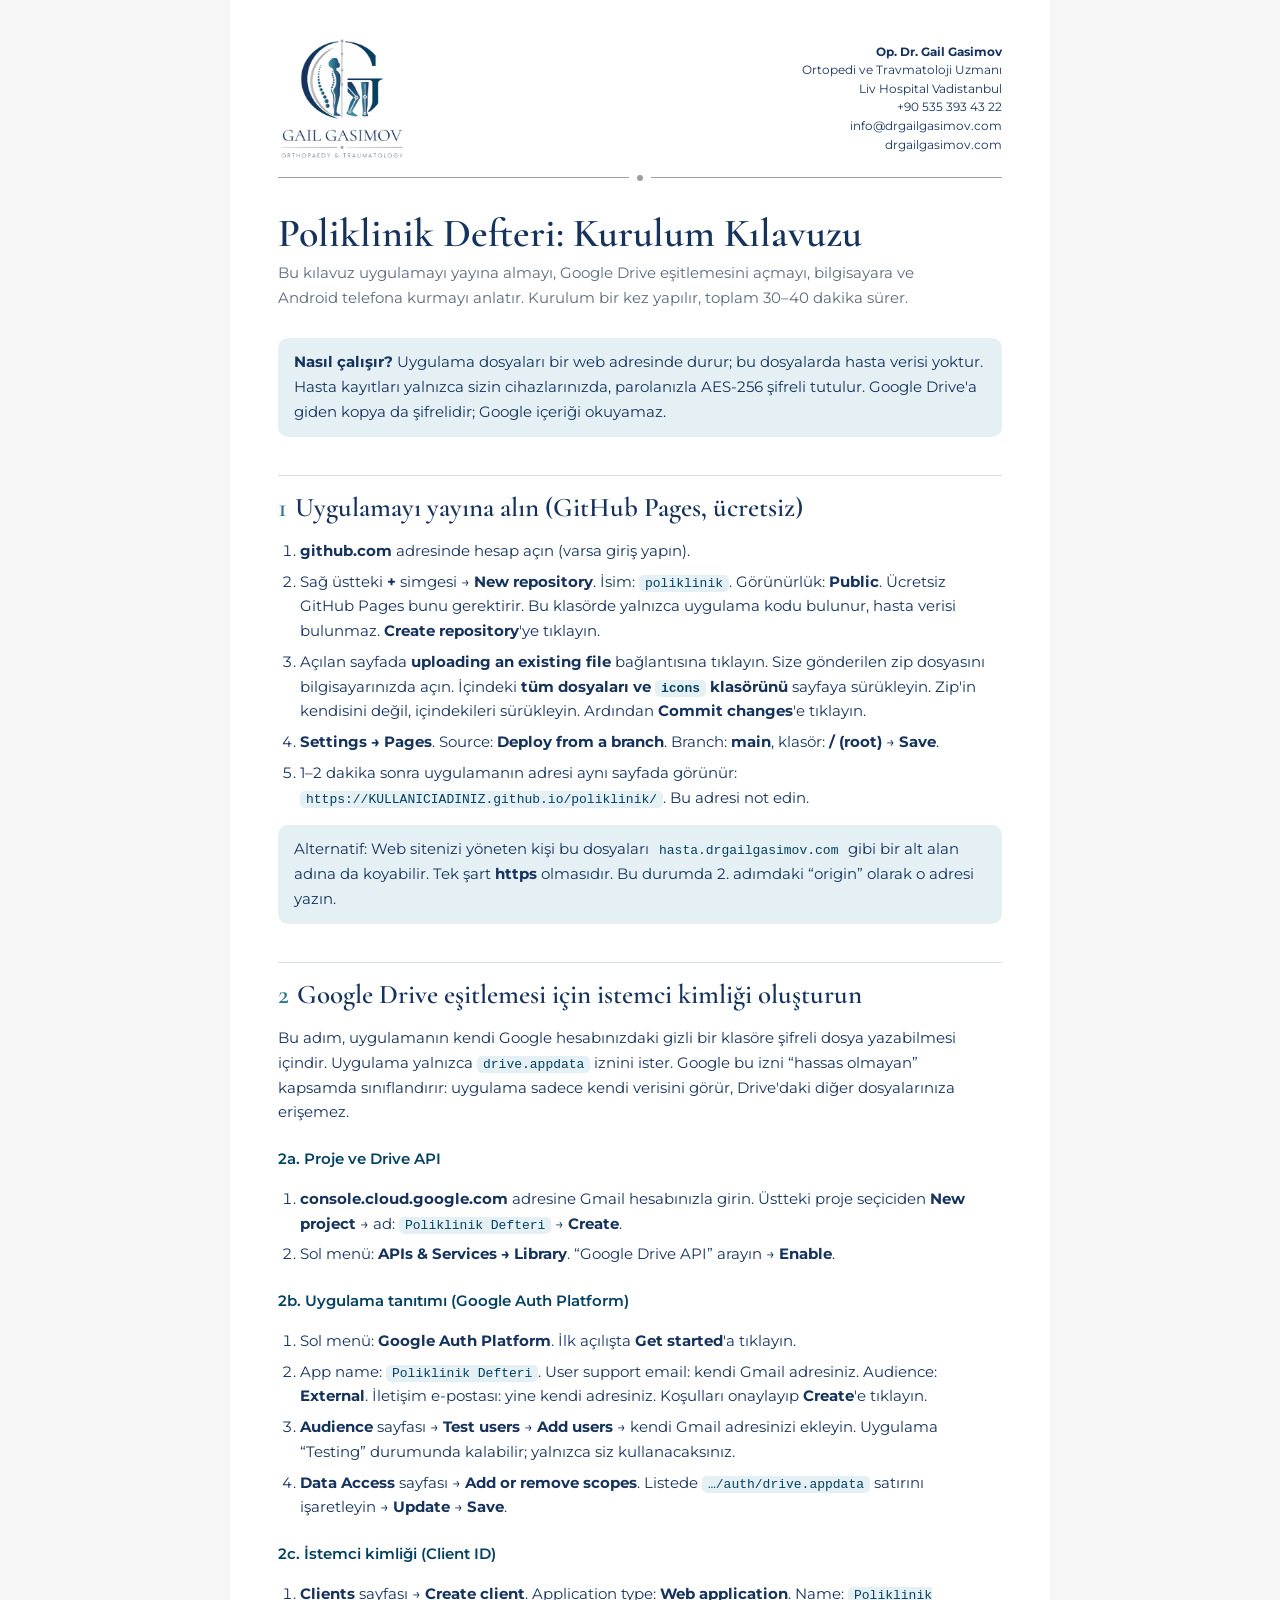
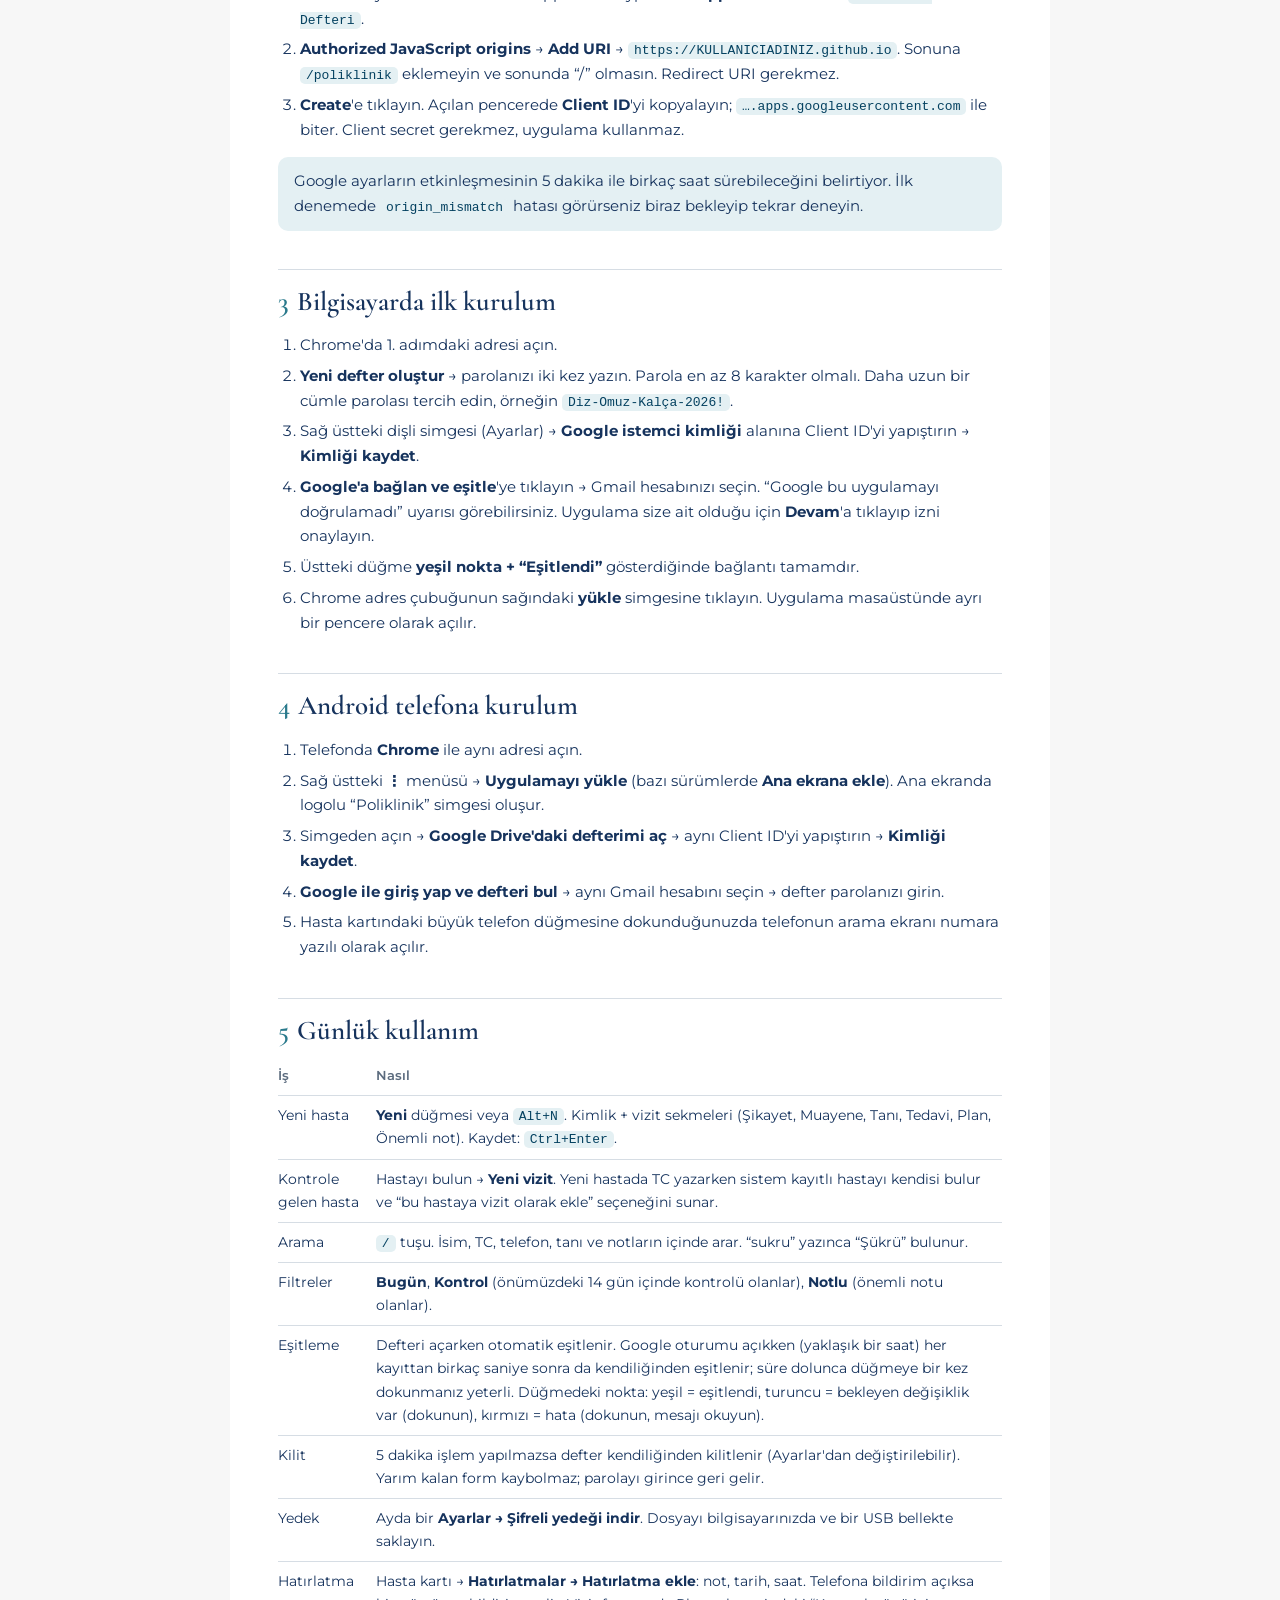
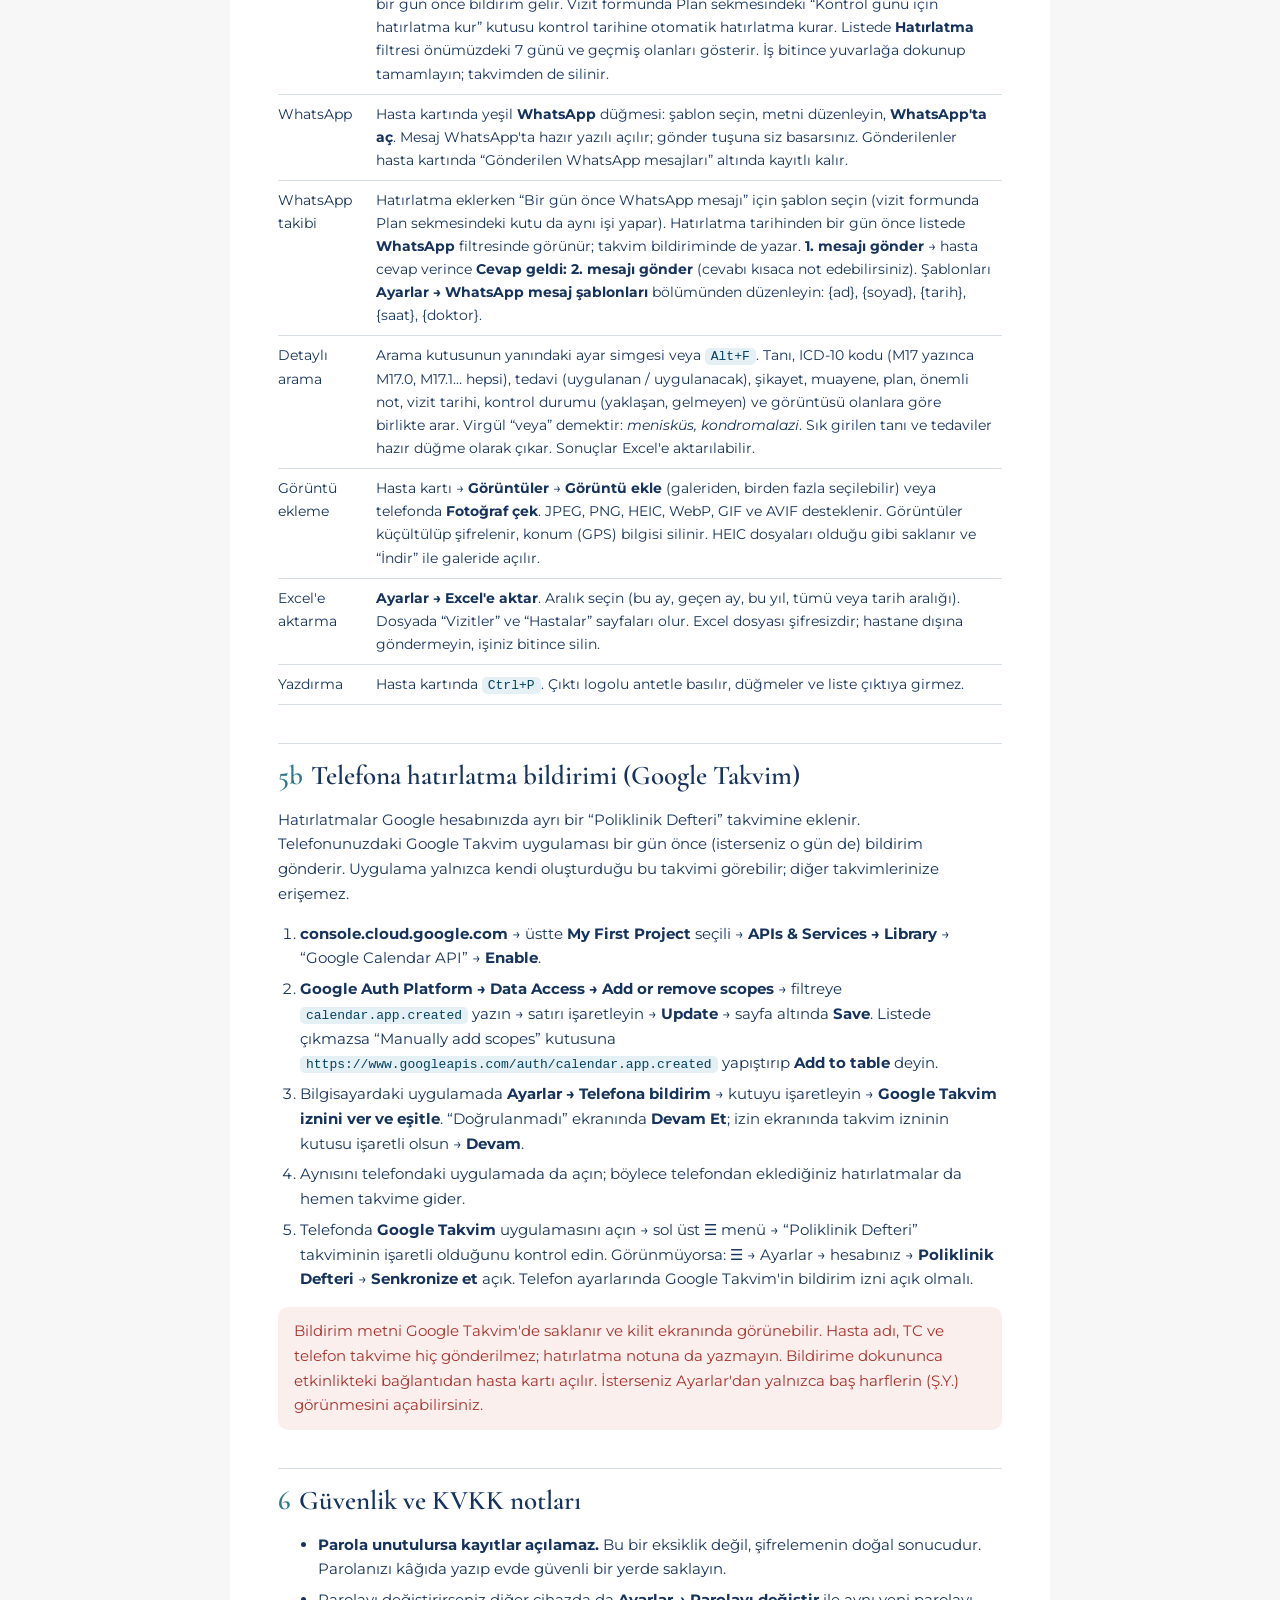
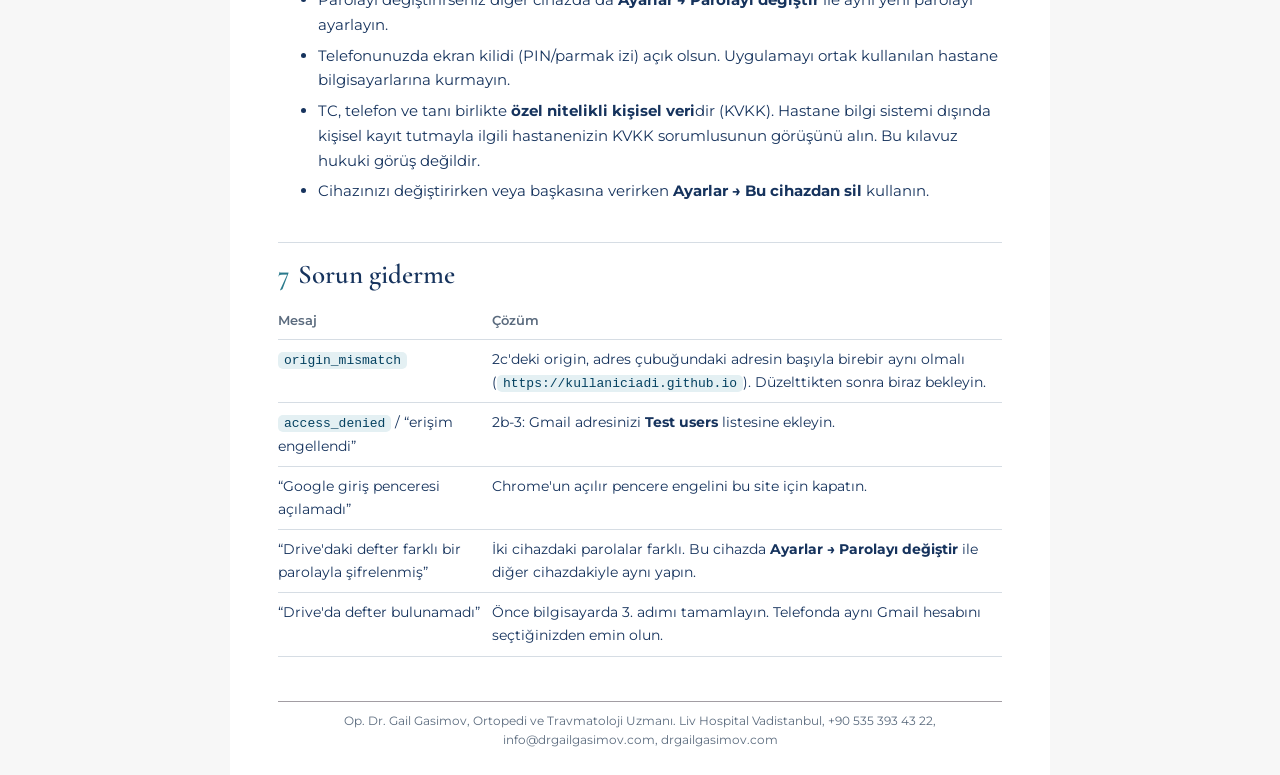
==== commit ce5208ff: "Add files via upload" ====
--- a/KURULUM.html
+++ b/KURULUM.html
@@ -111,6 +111,8 @@
   <tr><td>Kilit</td><td>5 dakika işlem yapılmazsa defter kendiliğinden kilitlenir (Ayarlar'dan değiştirilebilir). Yarım kalan form kaybolmaz; parolayı girince geri gelir.</td></tr>
   <tr><td>Yedek</td><td>Ayda bir <b>Ayarlar → Şifreli yedeği indir</b>. Dosyayı bilgisayarınızda ve bir USB bellekte saklayın.</td></tr>
   <tr><td>Hatırlatma</td><td>Hasta kartı → <b>Hatırlatmalar → Hatırlatma ekle</b>: not, tarih, saat. Telefona bildirim açıksa bir gün önce bildirim gelir. Vizit formunda Plan sekmesindeki “Kontrol günü için hatırlatma kur” kutusu kontrol tarihine otomatik hatırlatma kurar. Listede <b>Hatırlatma</b> filtresi önümüzdeki 7 günü ve geçmiş olanları gösterir. İş bitince yuvarlağa dokunup tamamlayın; takvimden de silinir.</td></tr>
+  <tr><td>WhatsApp</td><td>Hasta kartında yeşil <b>WhatsApp</b> düğmesi: şablon seçin, metni düzenleyin, <b>WhatsApp'ta aç</b>. Mesaj WhatsApp'ta hazır yazılı açılır; gönder tuşuna siz basarsınız. Gönderilenler hasta kartında “Gönderilen WhatsApp mesajları” altında kayıtlı kalır.</td></tr>
+  <tr><td>WhatsApp takibi</td><td>Hatırlatma eklerken “Bir gün önce WhatsApp mesajı” için şablon seçin (vizit formunda Plan sekmesindeki kutu da aynı işi yapar). Hatırlatma tarihinden bir gün önce listede <b>WhatsApp</b> filtresinde görünür; takvim bildiriminde de yazar. <b>1. mesajı gönder</b> → hasta cevap verince <b>Cevap geldi: 2. mesajı gönder</b> (cevabı kısaca not edebilirsiniz). Şablonları <b>Ayarlar → WhatsApp mesaj şablonları</b> bölümünden düzenleyin: {ad}, {soyad}, {tarih}, {saat}, {doktor}.</td></tr>
   <tr><td>Detaylı arama</td><td>Arama kutusunun yanındaki ayar simgesi veya <span class="k">Alt+F</span>. Tanı, ICD-10 kodu (M17 yazınca M17.0, M17.1… hepsi), tedavi (uygulanan / uygulanacak), şikayet, muayene, plan, önemli not, vizit tarihi, kontrol durumu (yaklaşan, gelmeyen) ve görüntüsü olanlara göre birlikte arar. Virgül “veya” demektir: <i>menisküs, kondromalazi</i>. Sık girilen tanı ve tedaviler hazır düğme olarak çıkar. Sonuçlar Excel'e aktarılabilir.</td></tr>
   <tr><td>Görüntü ekleme</td><td>Hasta kartı → <b>Görüntüler</b> → <b>Görüntü ekle</b> (galeriden, birden fazla seçilebilir) veya telefonda <b>Fotoğraf çek</b>. JPEG, PNG, HEIC, WebP, GIF ve AVIF desteklenir. Görüntüler küçültülüp şifrelenir, konum (GPS) bilgisi silinir. HEIC dosyaları olduğu gibi saklanır ve “İndir” ile galeride açılır.</td></tr>
   <tr><td>Excel'e aktarma</td><td><b>Ayarlar → Excel'e aktar</b>. Aralık seçin (bu ay, geçen ay, bu yıl, tümü veya tarih aralığı). Dosyada “Vizitler” ve “Hastalar” sayfaları olur. Excel dosyası şifresizdir; hastane dışına göndermeyin, işiniz bitince silin.</td></tr>
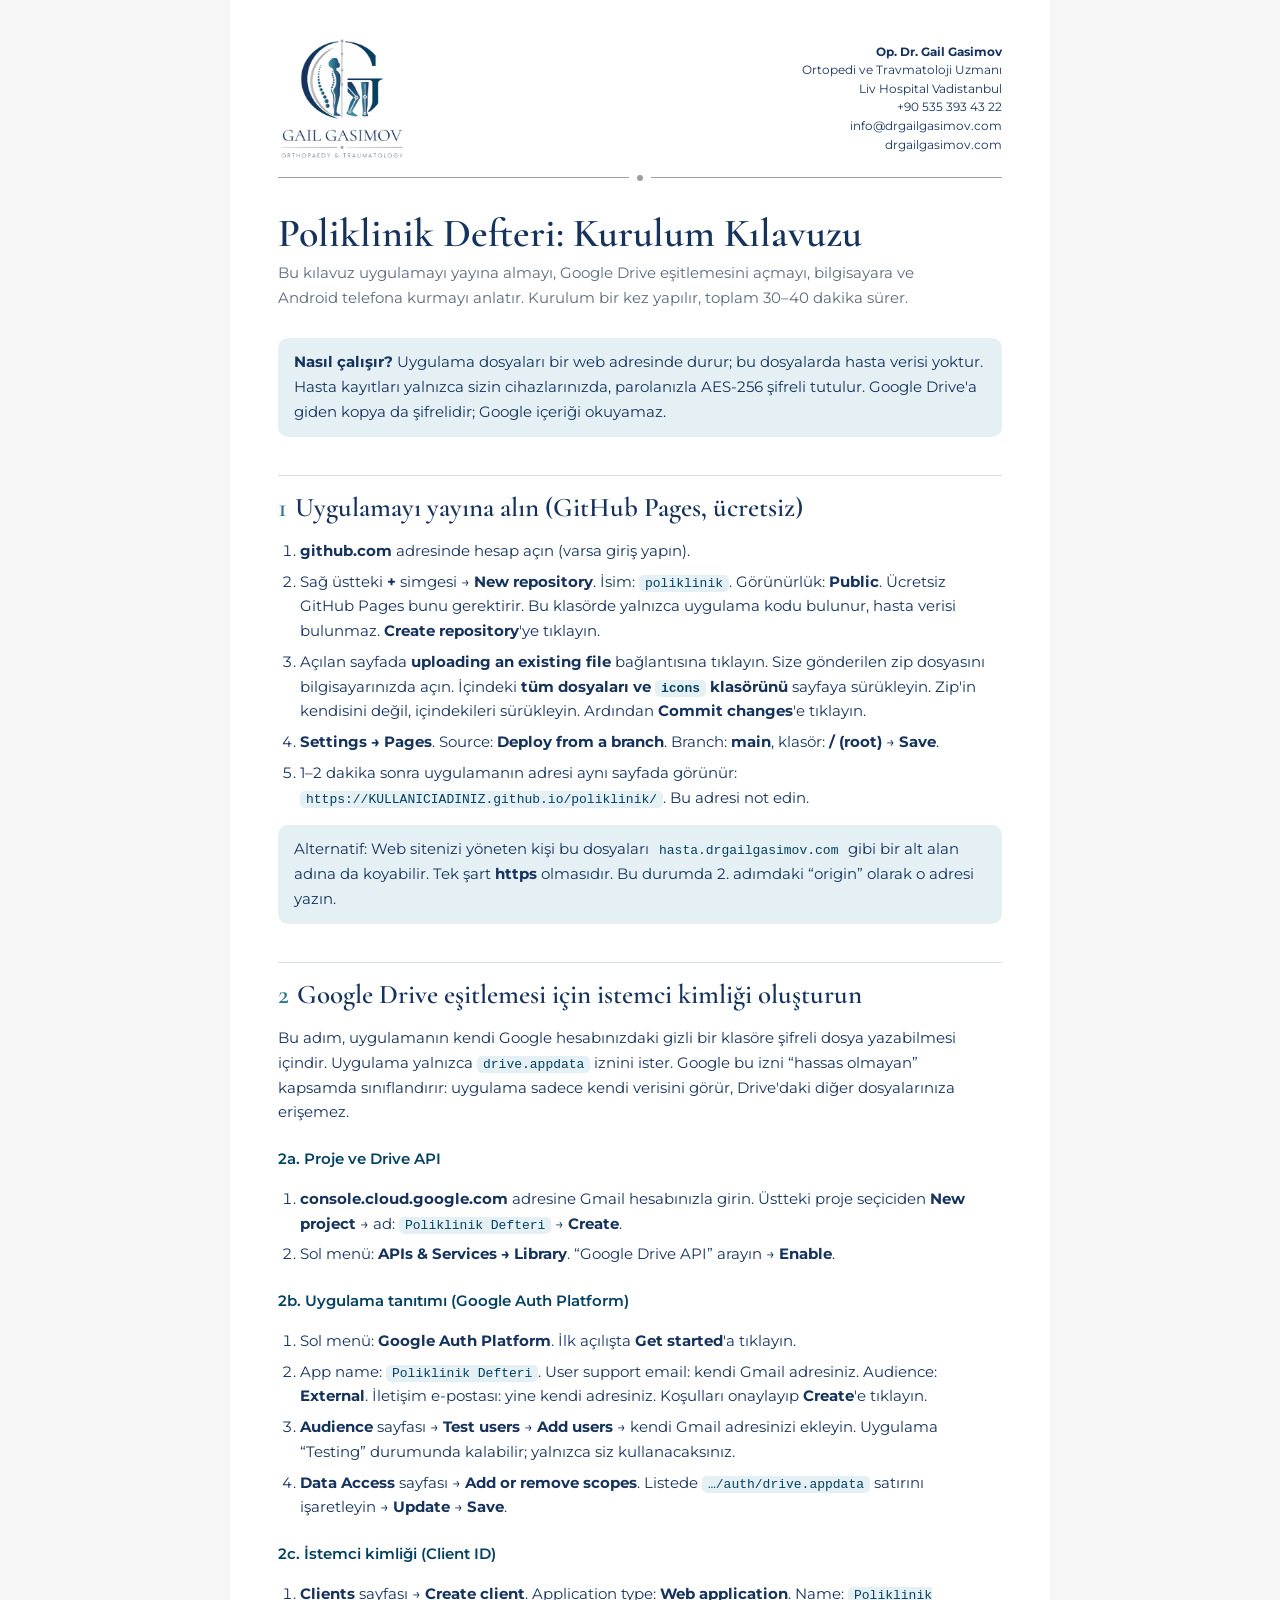
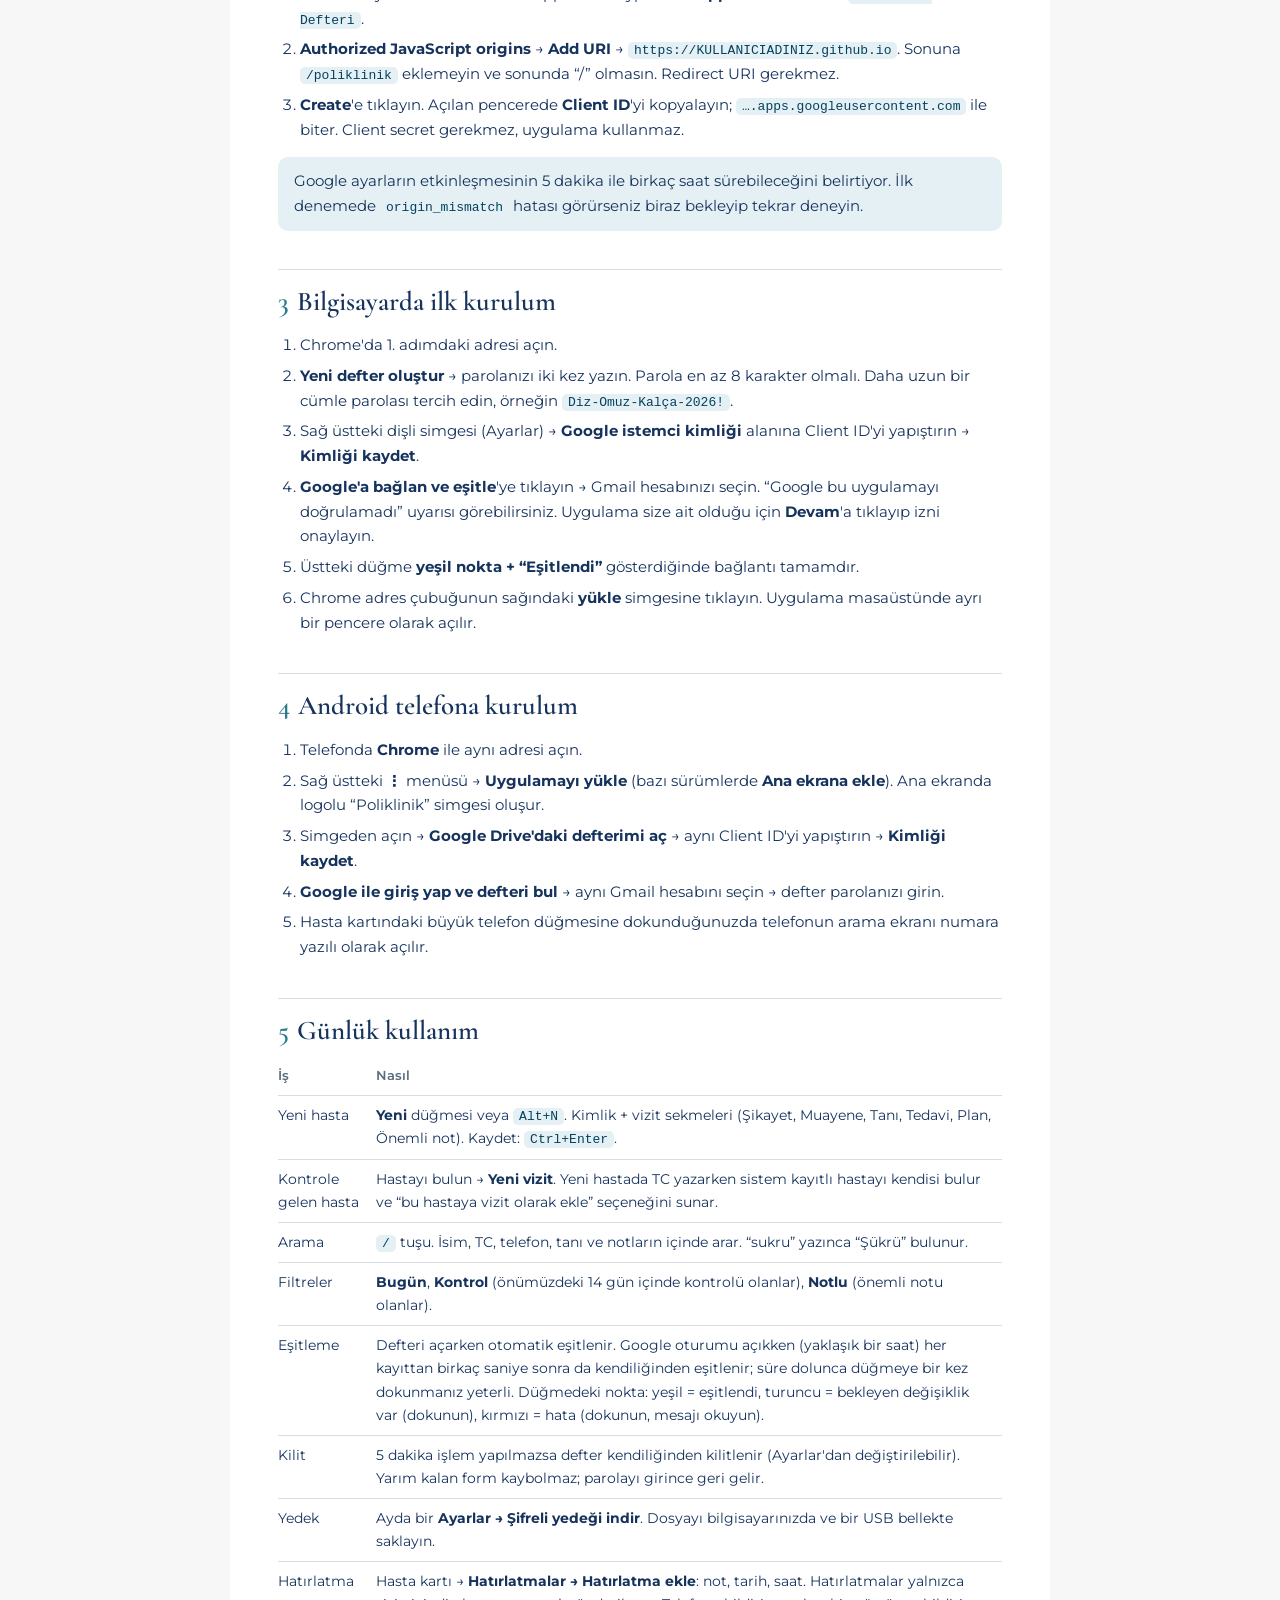
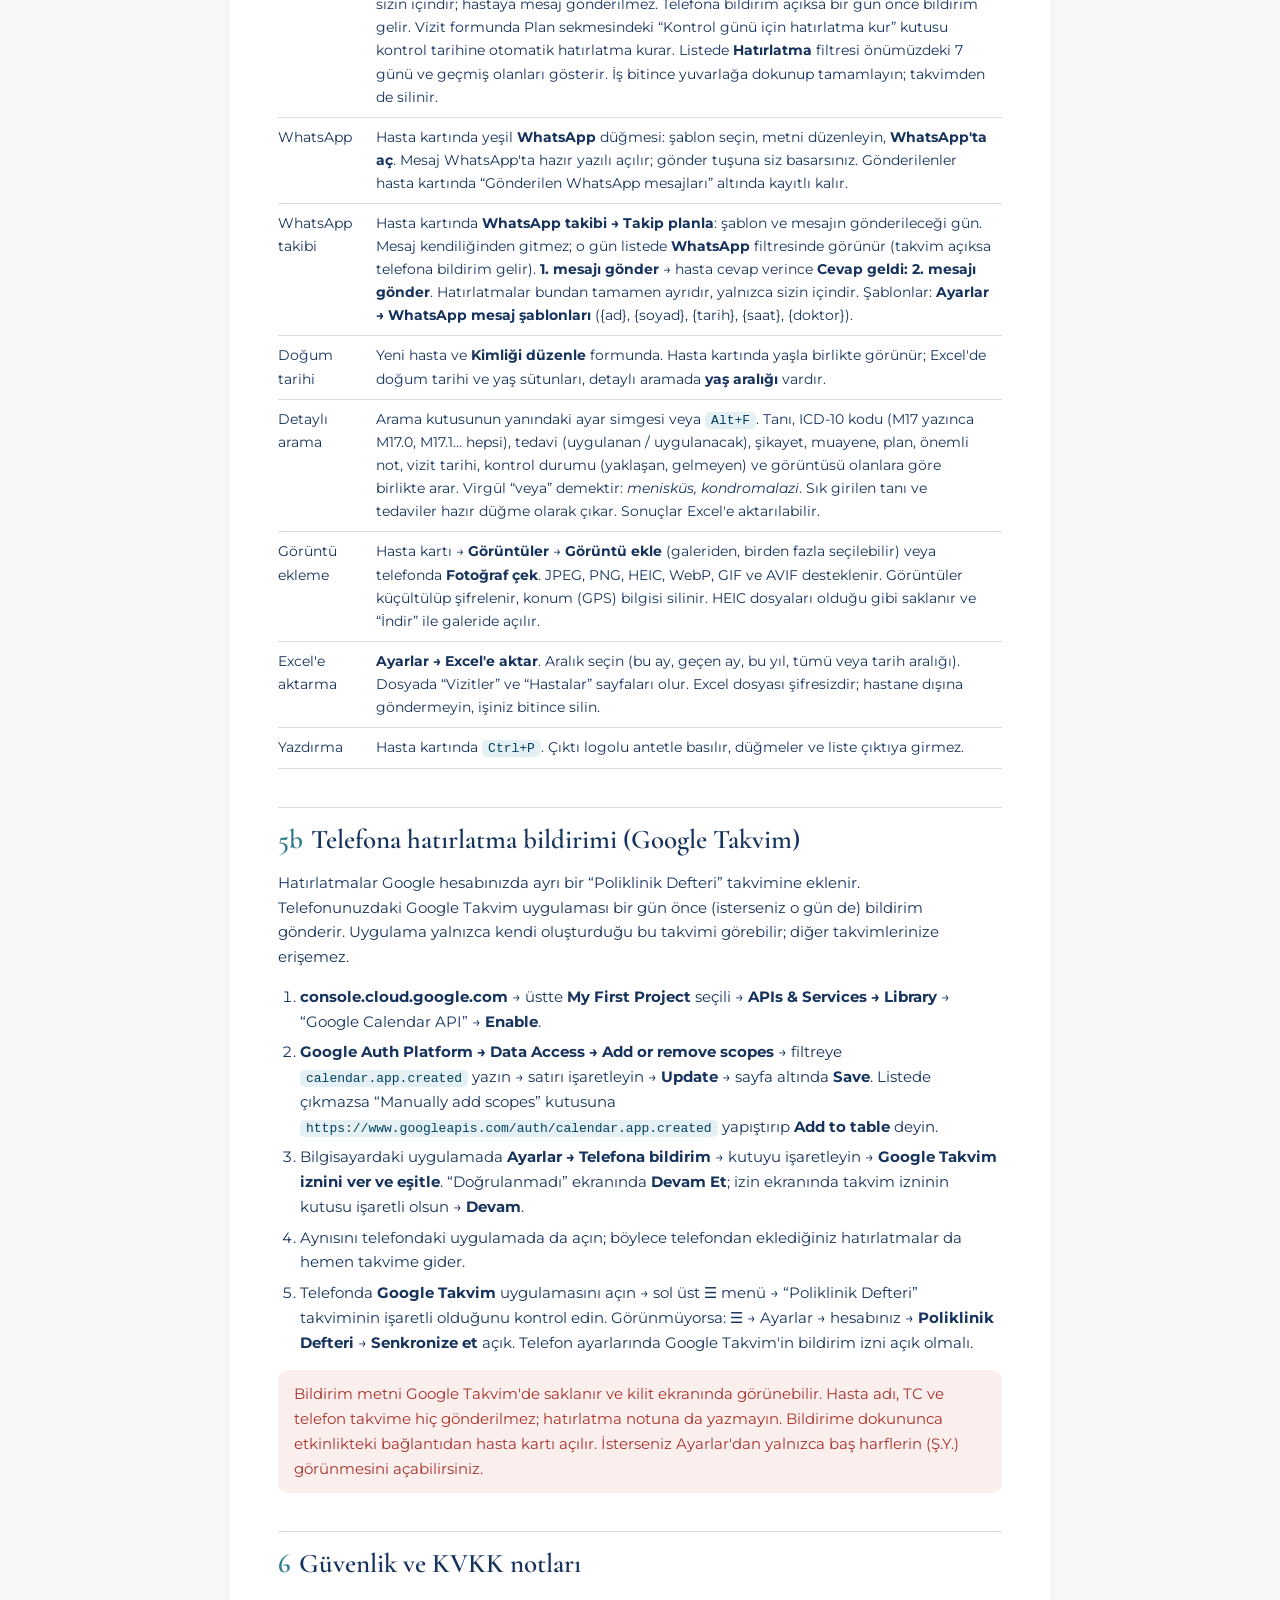
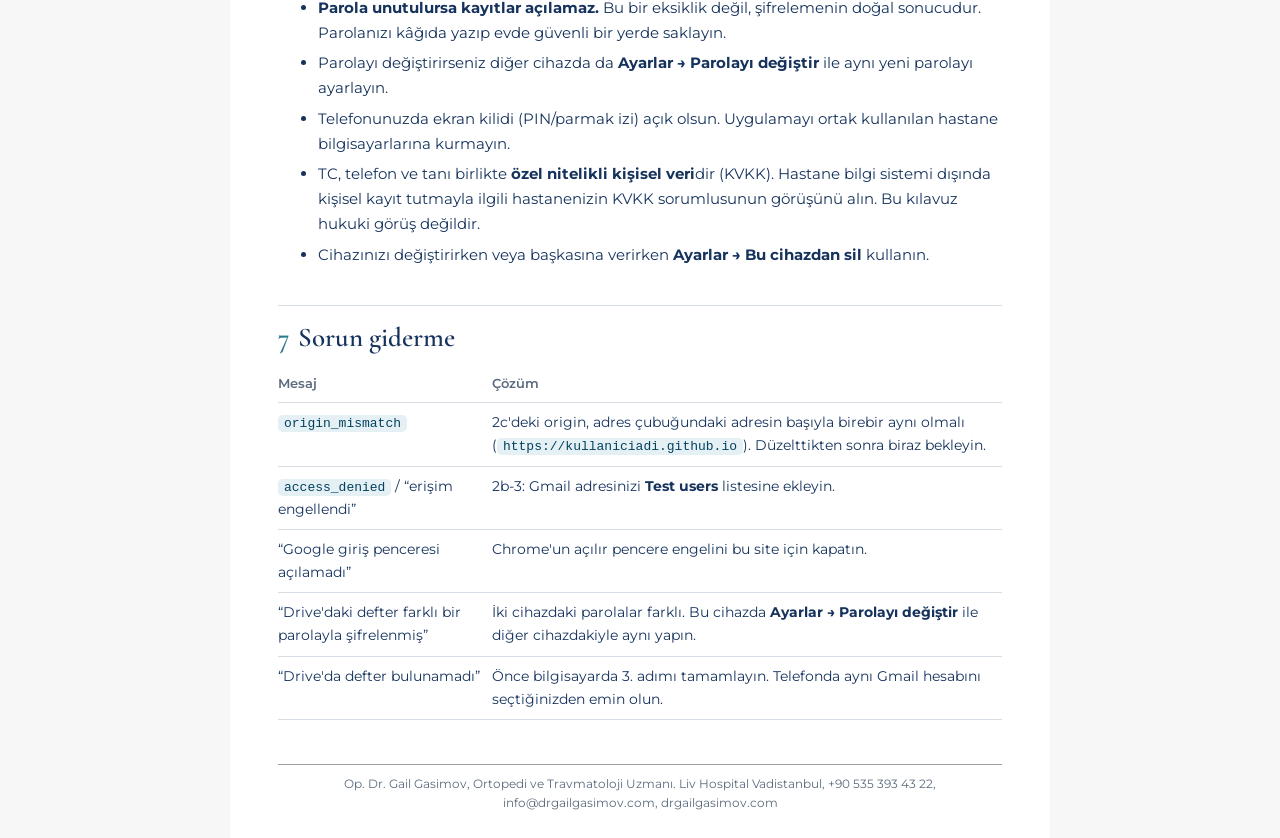
==== commit e9429ce6: "Add files via upload" ====
--- a/KURULUM.html
+++ b/KURULUM.html
@@ -110,9 +110,10 @@
   <tr><td>Eşitleme</td><td>Defteri açarken otomatik eşitlenir. Google oturumu açıkken (yaklaşık bir saat) her kayıttan birkaç saniye sonra da kendiliğinden eşitlenir; süre dolunca düğmeye bir kez dokunmanız yeterli. Düğmedeki nokta: yeşil = eşitlendi, turuncu = bekleyen değişiklik var (dokunun), kırmızı = hata (dokunun, mesajı okuyun).</td></tr>
   <tr><td>Kilit</td><td>5 dakika işlem yapılmazsa defter kendiliğinden kilitlenir (Ayarlar'dan değiştirilebilir). Yarım kalan form kaybolmaz; parolayı girince geri gelir.</td></tr>
   <tr><td>Yedek</td><td>Ayda bir <b>Ayarlar → Şifreli yedeği indir</b>. Dosyayı bilgisayarınızda ve bir USB bellekte saklayın.</td></tr>
-  <tr><td>Hatırlatma</td><td>Hasta kartı → <b>Hatırlatmalar → Hatırlatma ekle</b>: not, tarih, saat. Telefona bildirim açıksa bir gün önce bildirim gelir. Vizit formunda Plan sekmesindeki “Kontrol günü için hatırlatma kur” kutusu kontrol tarihine otomatik hatırlatma kurar. Listede <b>Hatırlatma</b> filtresi önümüzdeki 7 günü ve geçmiş olanları gösterir. İş bitince yuvarlağa dokunup tamamlayın; takvimden de silinir.</td></tr>
+  <tr><td>Hatırlatma</td><td>Hasta kartı → <b>Hatırlatmalar → Hatırlatma ekle</b>: not, tarih, saat. Hatırlatmalar yalnızca sizin içindir; hastaya mesaj gönderilmez. Telefona bildirim açıksa bir gün önce bildirim gelir. Vizit formunda Plan sekmesindeki “Kontrol günü için hatırlatma kur” kutusu kontrol tarihine otomatik hatırlatma kurar. Listede <b>Hatırlatma</b> filtresi önümüzdeki 7 günü ve geçmiş olanları gösterir. İş bitince yuvarlağa dokunup tamamlayın; takvimden de silinir.</td></tr>
   <tr><td>WhatsApp</td><td>Hasta kartında yeşil <b>WhatsApp</b> düğmesi: şablon seçin, metni düzenleyin, <b>WhatsApp'ta aç</b>. Mesaj WhatsApp'ta hazır yazılı açılır; gönder tuşuna siz basarsınız. Gönderilenler hasta kartında “Gönderilen WhatsApp mesajları” altında kayıtlı kalır.</td></tr>
-  <tr><td>WhatsApp takibi</td><td>Hatırlatma eklerken “Bir gün önce WhatsApp mesajı” için şablon seçin (vizit formunda Plan sekmesindeki kutu da aynı işi yapar). Hatırlatma tarihinden bir gün önce listede <b>WhatsApp</b> filtresinde görünür; takvim bildiriminde de yazar. <b>1. mesajı gönder</b> → hasta cevap verince <b>Cevap geldi: 2. mesajı gönder</b> (cevabı kısaca not edebilirsiniz). Şablonları <b>Ayarlar → WhatsApp mesaj şablonları</b> bölümünden düzenleyin: {ad}, {soyad}, {tarih}, {saat}, {doktor}.</td></tr>
+  <tr><td>WhatsApp takibi</td><td>Hasta kartında <b>WhatsApp takibi → Takip planla</b>: şablon ve mesajın gönderileceği gün. Mesaj kendiliğinden gitmez; o gün listede <b>WhatsApp</b> filtresinde görünür (takvim açıksa telefona bildirim gelir). <b>1. mesajı gönder</b> → hasta cevap verince <b>Cevap geldi: 2. mesajı gönder</b>. Hatırlatmalar bundan tamamen ayrıdır, yalnızca sizin içindir. Şablonlar: <b>Ayarlar → WhatsApp mesaj şablonları</b> ({ad}, {soyad}, {tarih}, {saat}, {doktor}).</td></tr>
+  <tr><td>Doğum tarihi</td><td>Yeni hasta ve <b>Kimliği düzenle</b> formunda. Hasta kartında yaşla birlikte görünür; Excel'de doğum tarihi ve yaş sütunları, detaylı aramada <b>yaş aralığı</b> vardır.</td></tr>
   <tr><td>Detaylı arama</td><td>Arama kutusunun yanındaki ayar simgesi veya <span class="k">Alt+F</span>. Tanı, ICD-10 kodu (M17 yazınca M17.0, M17.1… hepsi), tedavi (uygulanan / uygulanacak), şikayet, muayene, plan, önemli not, vizit tarihi, kontrol durumu (yaklaşan, gelmeyen) ve görüntüsü olanlara göre birlikte arar. Virgül “veya” demektir: <i>menisküs, kondromalazi</i>. Sık girilen tanı ve tedaviler hazır düğme olarak çıkar. Sonuçlar Excel'e aktarılabilir.</td></tr>
   <tr><td>Görüntü ekleme</td><td>Hasta kartı → <b>Görüntüler</b> → <b>Görüntü ekle</b> (galeriden, birden fazla seçilebilir) veya telefonda <b>Fotoğraf çek</b>. JPEG, PNG, HEIC, WebP, GIF ve AVIF desteklenir. Görüntüler küçültülüp şifrelenir, konum (GPS) bilgisi silinir. HEIC dosyaları olduğu gibi saklanır ve “İndir” ile galeride açılır.</td></tr>
   <tr><td>Excel'e aktarma</td><td><b>Ayarlar → Excel'e aktar</b>. Aralık seçin (bu ay, geçen ay, bu yıl, tümü veya tarih aralığı). Dosyada “Vizitler” ve “Hastalar” sayfaları olur. Excel dosyası şifresizdir; hastane dışına göndermeyin, işiniz bitince silin.</td></tr>
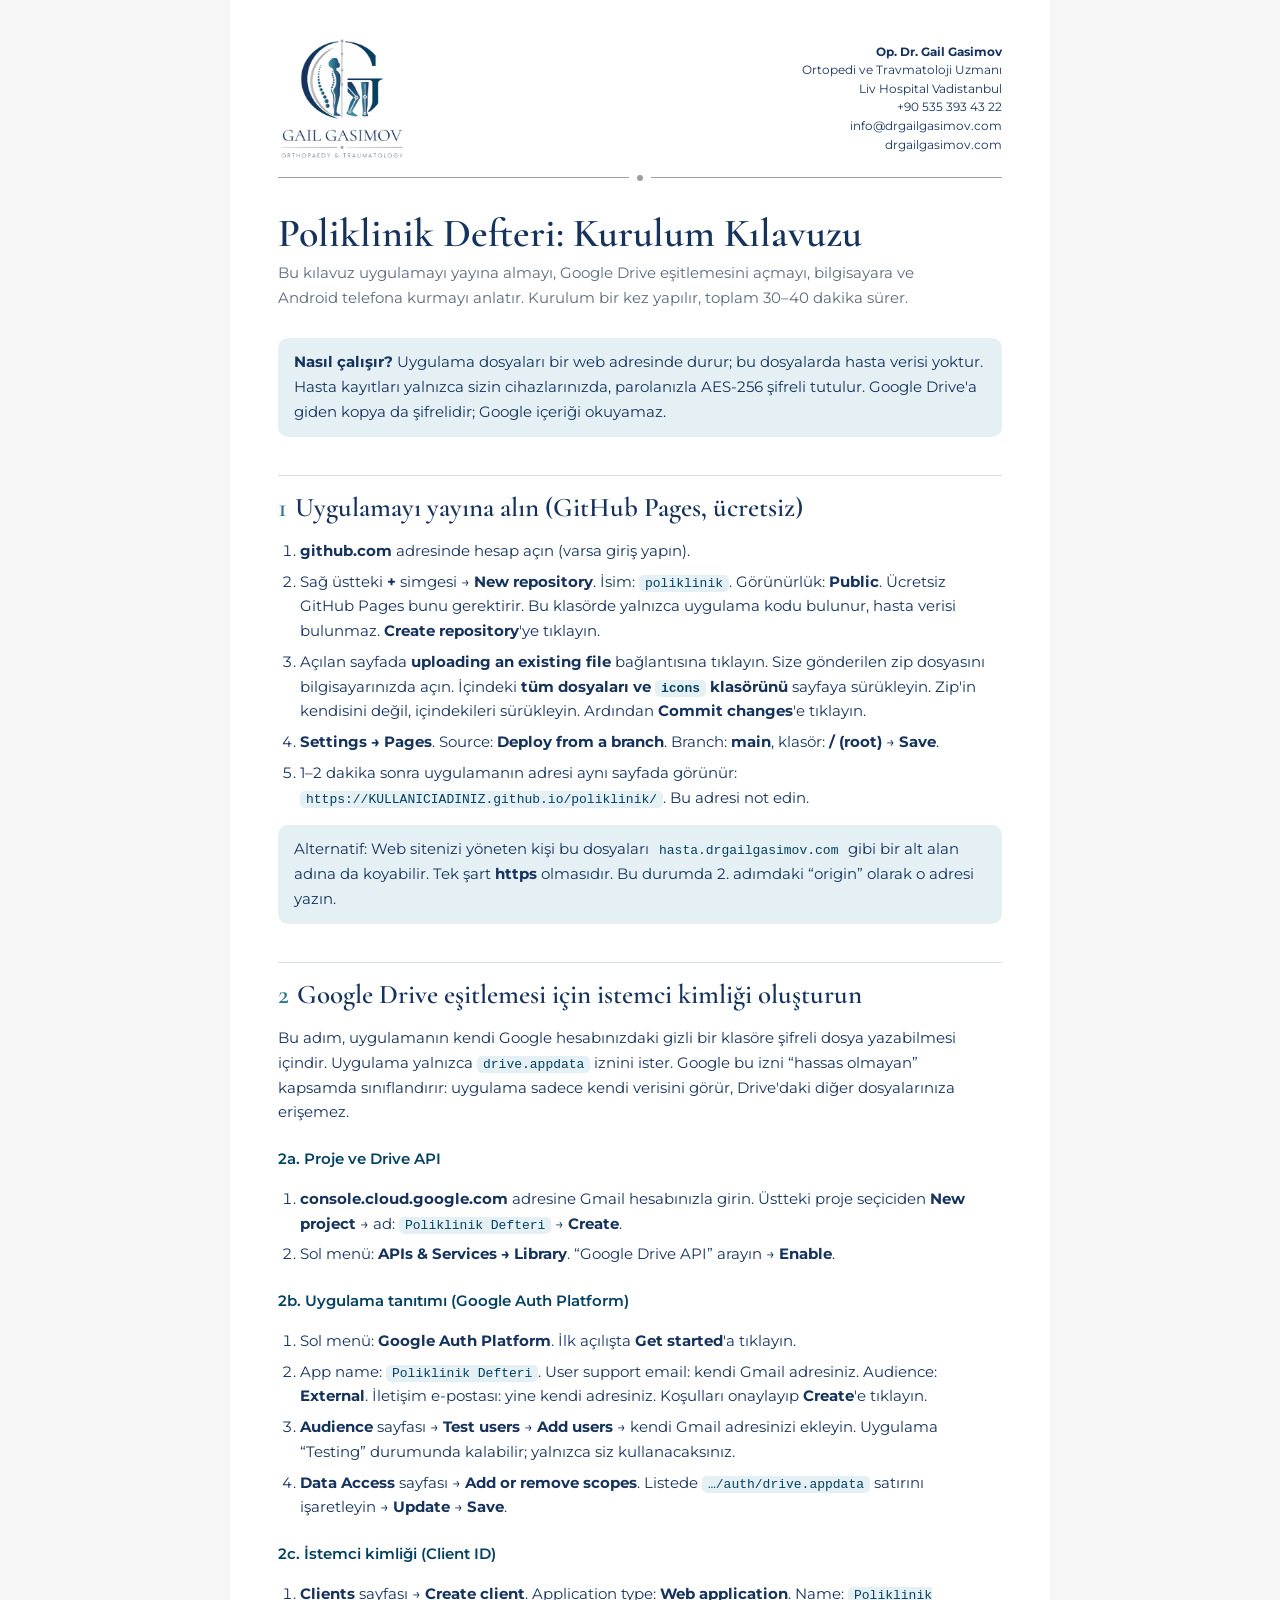
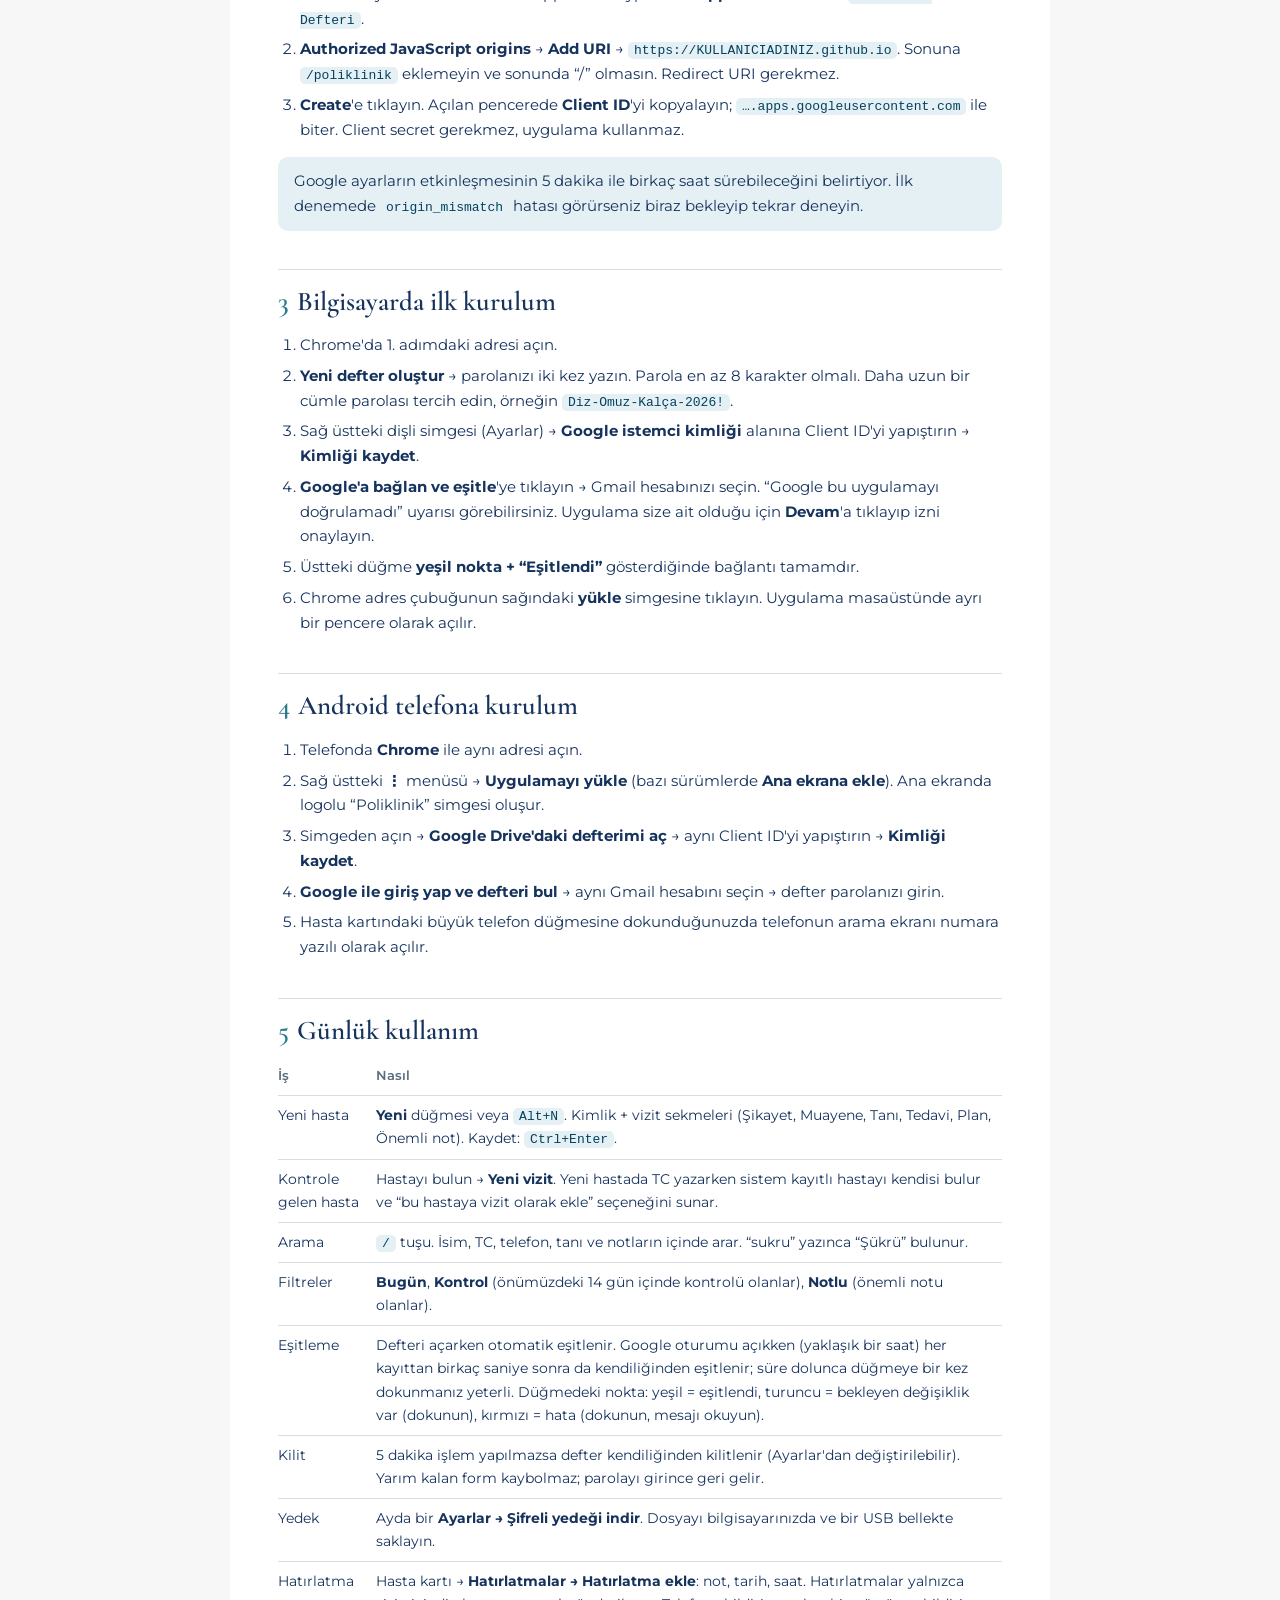
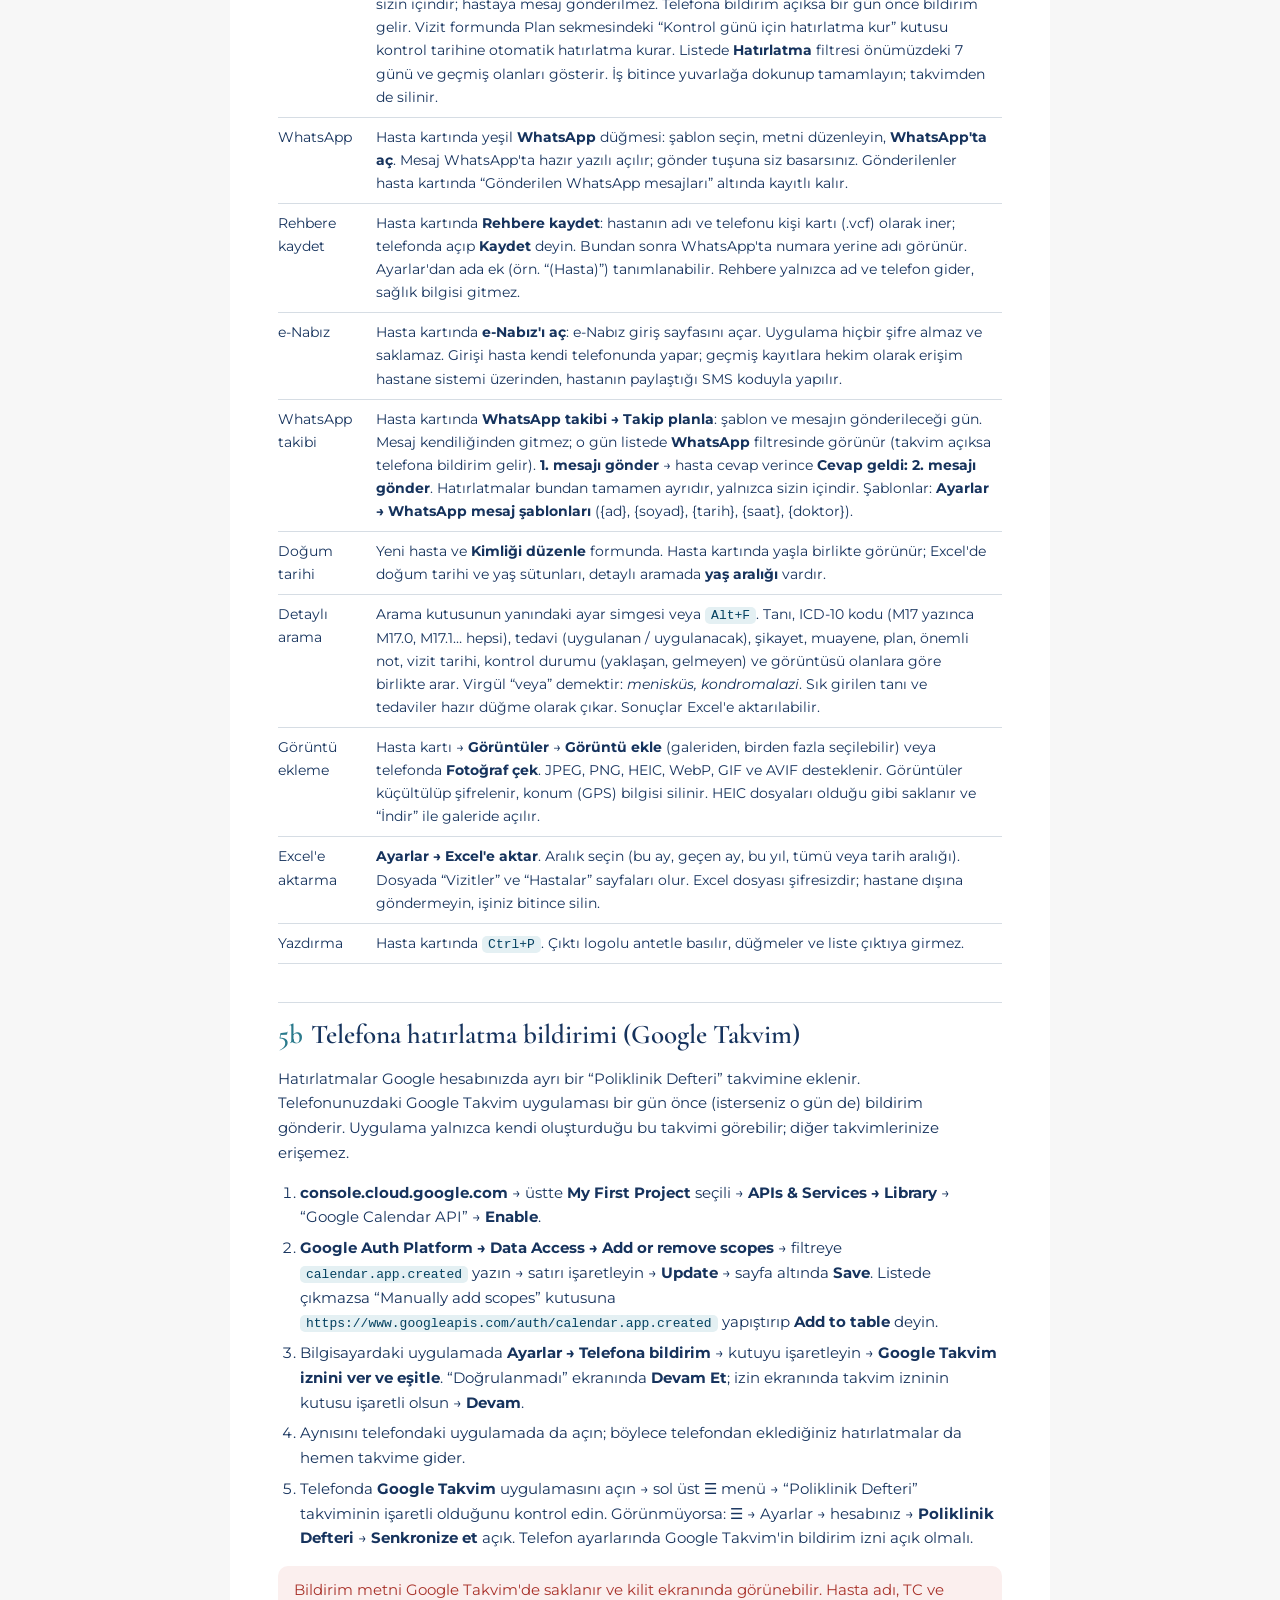
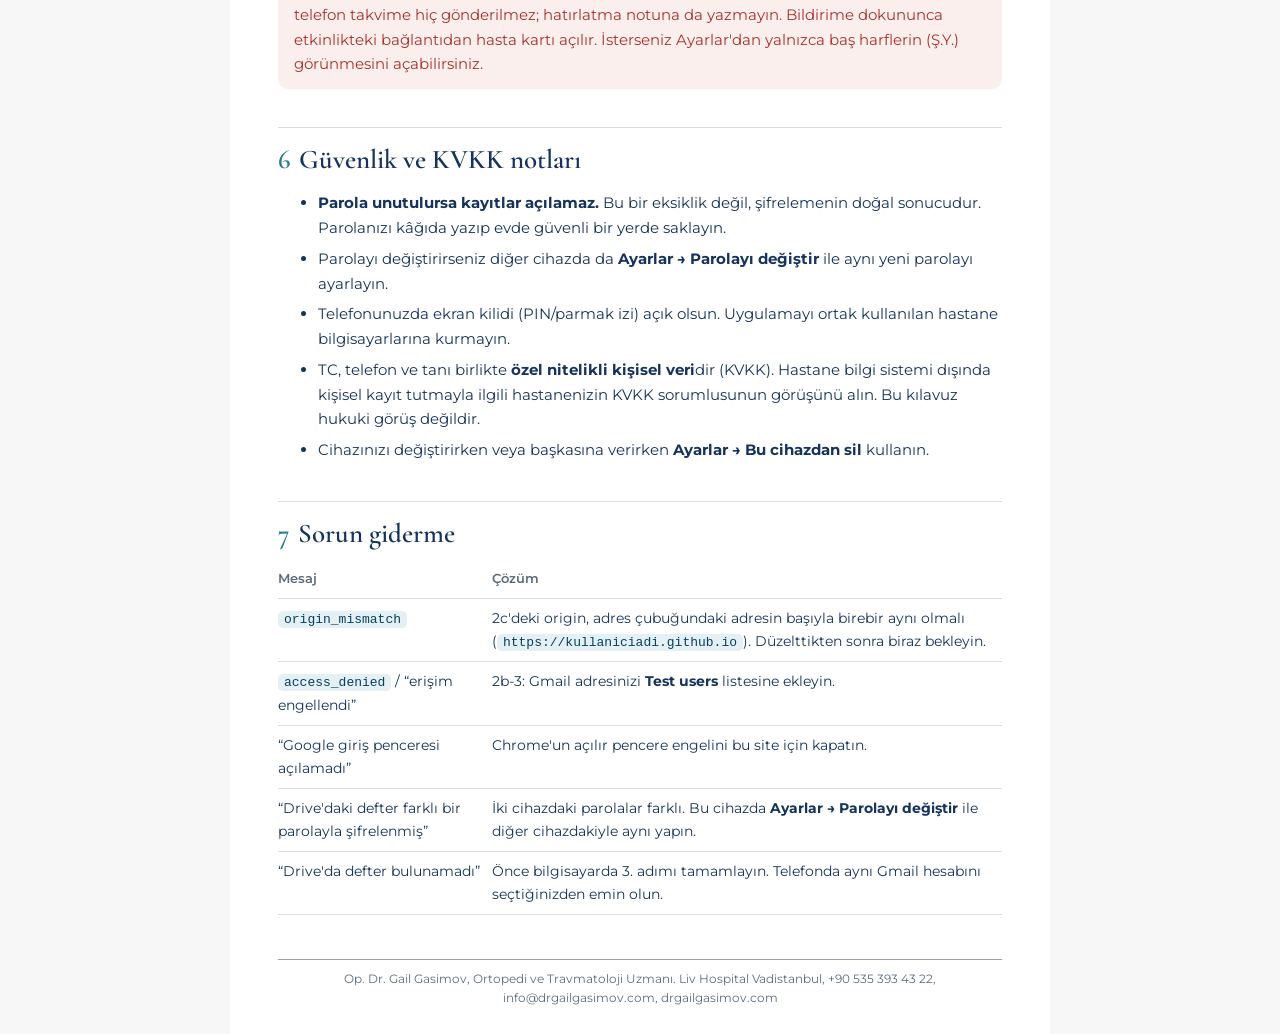
==== commit 1298b4d8: "Add files via upload" ====
--- a/KURULUM.html
+++ b/KURULUM.html
@@ -112,6 +112,8 @@
   <tr><td>Yedek</td><td>Ayda bir <b>Ayarlar → Şifreli yedeği indir</b>. Dosyayı bilgisayarınızda ve bir USB bellekte saklayın.</td></tr>
   <tr><td>Hatırlatma</td><td>Hasta kartı → <b>Hatırlatmalar → Hatırlatma ekle</b>: not, tarih, saat. Hatırlatmalar yalnızca sizin içindir; hastaya mesaj gönderilmez. Telefona bildirim açıksa bir gün önce bildirim gelir. Vizit formunda Plan sekmesindeki “Kontrol günü için hatırlatma kur” kutusu kontrol tarihine otomatik hatırlatma kurar. Listede <b>Hatırlatma</b> filtresi önümüzdeki 7 günü ve geçmiş olanları gösterir. İş bitince yuvarlağa dokunup tamamlayın; takvimden de silinir.</td></tr>
   <tr><td>WhatsApp</td><td>Hasta kartında yeşil <b>WhatsApp</b> düğmesi: şablon seçin, metni düzenleyin, <b>WhatsApp'ta aç</b>. Mesaj WhatsApp'ta hazır yazılı açılır; gönder tuşuna siz basarsınız. Gönderilenler hasta kartında “Gönderilen WhatsApp mesajları” altında kayıtlı kalır.</td></tr>
+  <tr><td>Rehbere kaydet</td><td>Hasta kartında <b>Rehbere kaydet</b>: hastanın adı ve telefonu kişi kartı (.vcf) olarak iner; telefonda açıp <b>Kaydet</b> deyin. Bundan sonra WhatsApp'ta numara yerine adı görünür. Ayarlar'dan ada ek (örn. “(Hasta)”) tanımlanabilir. Rehbere yalnızca ad ve telefon gider, sağlık bilgisi gitmez.</td></tr>
+  <tr><td>e-Nabız</td><td>Hasta kartında <b>e-Nabız'ı aç</b>: e-Nabız giriş sayfasını açar. Uygulama hiçbir şifre almaz ve saklamaz. Girişi hasta kendi telefonunda yapar; geçmiş kayıtlara hekim olarak erişim hastane sistemi üzerinden, hastanın paylaştığı SMS koduyla yapılır.</td></tr>
   <tr><td>WhatsApp takibi</td><td>Hasta kartında <b>WhatsApp takibi → Takip planla</b>: şablon ve mesajın gönderileceği gün. Mesaj kendiliğinden gitmez; o gün listede <b>WhatsApp</b> filtresinde görünür (takvim açıksa telefona bildirim gelir). <b>1. mesajı gönder</b> → hasta cevap verince <b>Cevap geldi: 2. mesajı gönder</b>. Hatırlatmalar bundan tamamen ayrıdır, yalnızca sizin içindir. Şablonlar: <b>Ayarlar → WhatsApp mesaj şablonları</b> ({ad}, {soyad}, {tarih}, {saat}, {doktor}).</td></tr>
   <tr><td>Doğum tarihi</td><td>Yeni hasta ve <b>Kimliği düzenle</b> formunda. Hasta kartında yaşla birlikte görünür; Excel'de doğum tarihi ve yaş sütunları, detaylı aramada <b>yaş aralığı</b> vardır.</td></tr>
   <tr><td>Detaylı arama</td><td>Arama kutusunun yanındaki ayar simgesi veya <span class="k">Alt+F</span>. Tanı, ICD-10 kodu (M17 yazınca M17.0, M17.1… hepsi), tedavi (uygulanan / uygulanacak), şikayet, muayene, plan, önemli not, vizit tarihi, kontrol durumu (yaklaşan, gelmeyen) ve görüntüsü olanlara göre birlikte arar. Virgül “veya” demektir: <i>menisküs, kondromalazi</i>. Sık girilen tanı ve tedaviler hazır düğme olarak çıkar. Sonuçlar Excel'e aktarılabilir.</td></tr>
